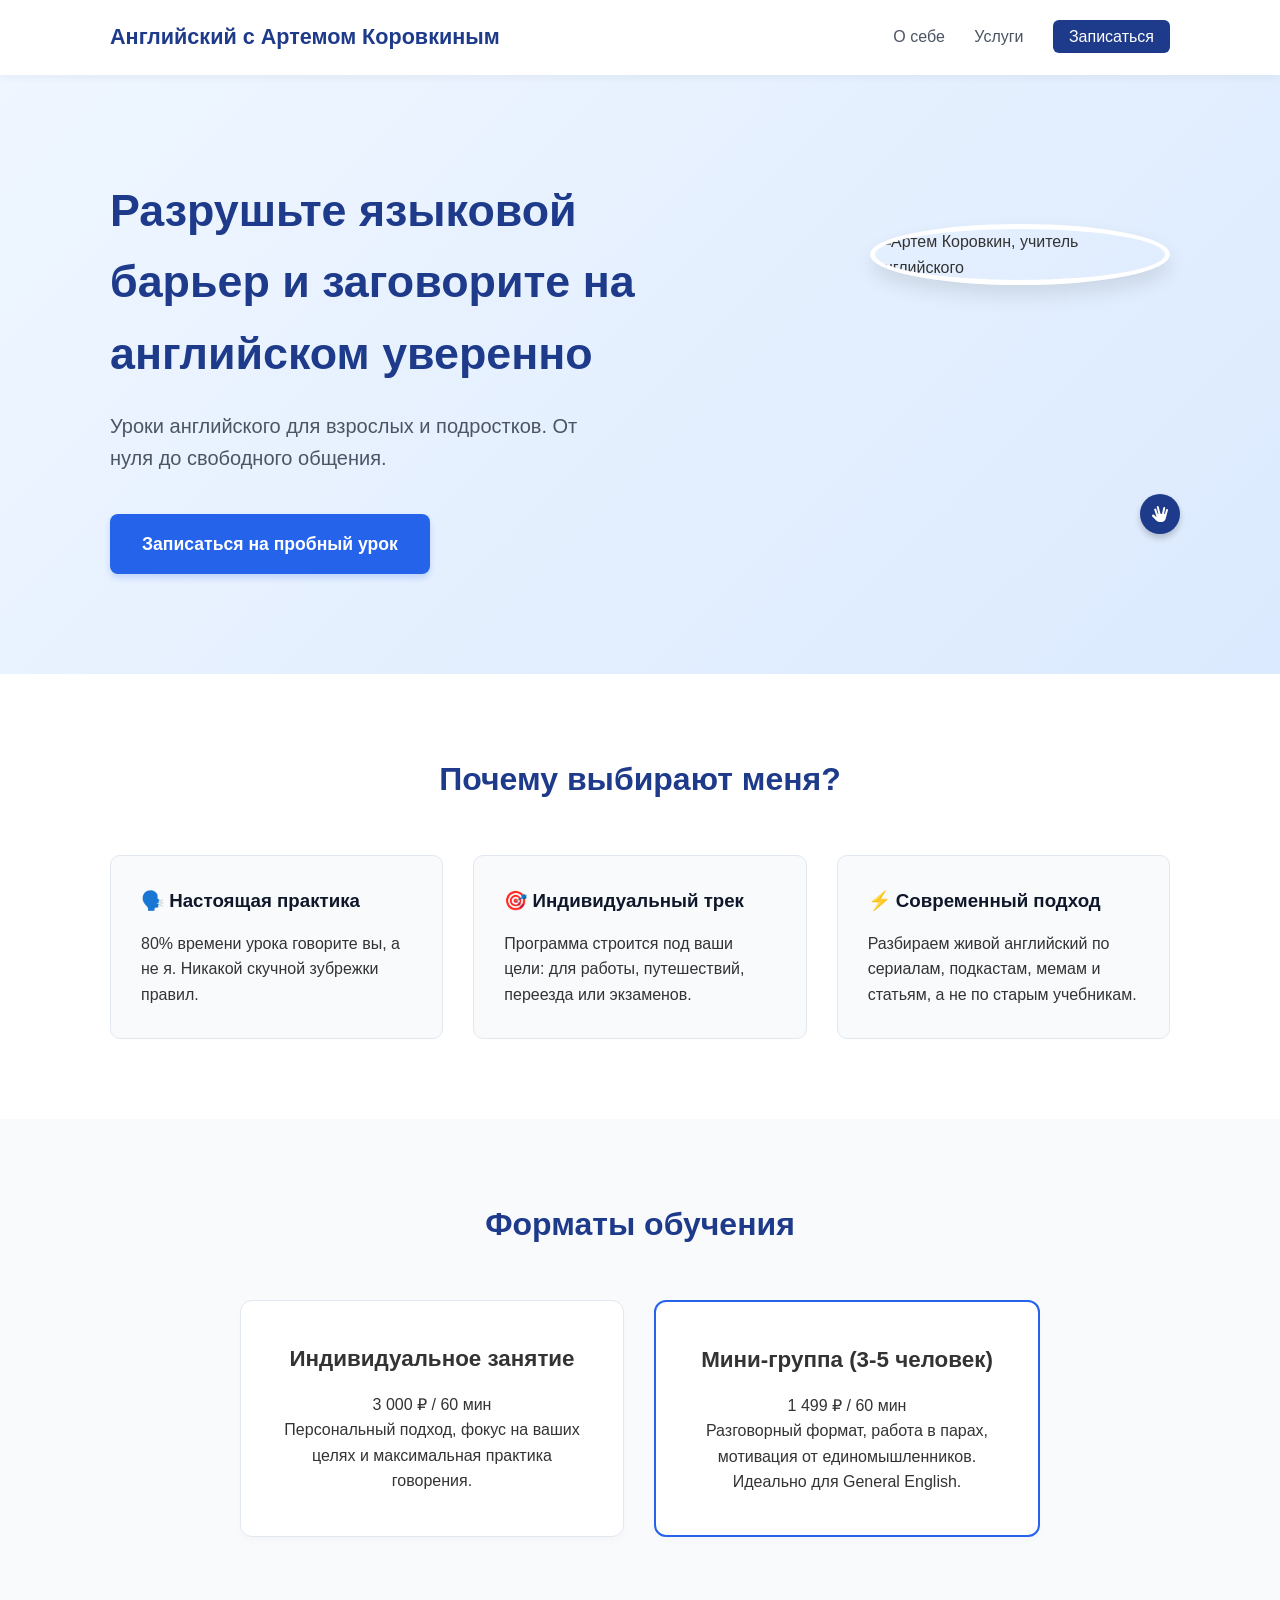
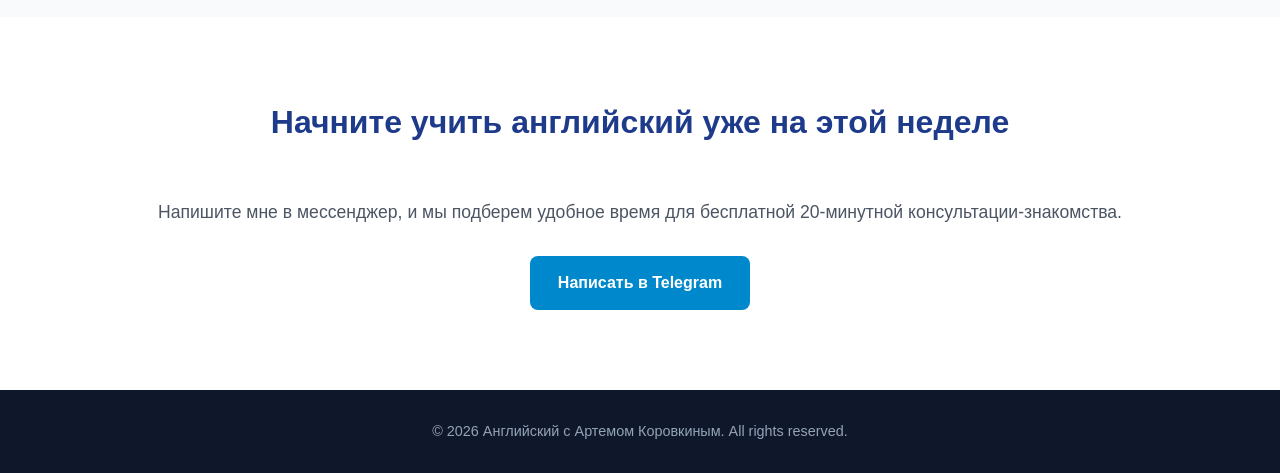
==== index.html @ 8e0c6d32 "Update index.html" ====
<!DOCTYPE html>
<html lang="ru">
<head>
    <meta charset="UTF-8">
    <meta name="viewport" content="width=device-width, initial-scale=1.0">
    <title>English Tutor | Учитель английского языка</title>
    <link rel="stylesheet" href="style.css">
    <link rel="stylesheet" href="https://cdnjs.cloudflare.com/ajax/libs/font-awesome/6.0.0/css/all.min.css">
</head>
<body>

    <header>
        <div class="container">
            <div class="logo">Английский с Артемом Коровкиным</div>
            <nav>
                <a href="#about">О себе</a>
                <a href="#services">Услуги</a>
                <a href="#contact" class="btn-nav">Записаться</a>
            </nav>
        </div>
    </header>

    <section class="hero">
        <div class="container hero-content">
            <div class="hero-text">
                <h1>Разрушьте языковой барьер и заговорите на английском уверенно</h1>
                <p>Уроки английского для взрослых и подростков. От нуля до свободного общения.</p>
                <a href="#contact" class="btn-main">Записаться на пробный урок</a>
            </div>
            
            <div class="hero-character-container">
                <img src="images/folded.png" alt="Артем Коровкин, учитель английского" class="folded-character">
                <img src="images/peace.png" alt="Учитель приветствует вас!" class="peace-character">
                
                <div class="animation-icon">
                    <i class="fas fa-hand-spock"></i> </div>
            </div>
        </div>
    </section>

    <section id="about" class="about">
        <div class="container">
            <h2>Почему выбирают меня?</h2>
            <div class="features">
                <div class="feature-card">
                    <h3>🗣️ Настоящая практика</h3>
                    <p>80% времени урока говорите вы, а не я. Никакой скучной зубрежки правил.</p>
                </div>
                <div class="feature-card">
                    <h3>🎯 Индивидуальный трек</h3>
                    <p>Программа строится под ваши цели: для работы, путешествий, переезда или экзаменов.</p>
                </div>
                <div class="feature-card">
                    <h3>⚡️ Современный подход</h3>
                    <p>Разбираем живой английский по сериалам, подкастам, мемам и статьям, а не по старым учебникам.</p>
                </div>
            </div>
        </div>
    </section>

    <section id="services" class="services">
        <div class="container">
            <h2>Форматы обучения</h2>
            <div class="price-cards">
                <div class="price-card">
                    <h3>Индивидуальное занятие</h3>
                    <p class="price">3 000 ₽ / 60 мин</p>
                    <p>Персональный подход, фокус на ваших целях и максимальная практика говорения.</p>
                </div>
                <div class="price-card featured">
                    <h3>Мини-группа (3-5 человек)</h3>
                    <p class="price">1 499 ₽ / 60 мин</p>
                    <p>Разговорный формат, работа в парах, мотивация от единомышленников. Идеально для General English.</p>
                </div>
            </div>
        </div>
    </section>

    <section id="contact" class="contact">
        <div class="container">
            <h2>Начните учить английский уже на этой неделе</h2>
            <p>Напишите мне в мессенджер, и мы подберем удобное время для бесплатной 20-минутной консультации-знакомства.</p>
            <div class="contact-links">
                <a href="https://t.me/your_telegram_username" target="_blank" class="btn-tg">Написать в Telegram</a>
            </div>
        </div>
    </section>

    <footer>
        <div class="container">
            <p>&copy; 2026 Английский с Артемом Коровкиным. All rights reserved.</p>
        </div>
    </footer>

</body>
</html>
---- style.css ----
/* Общие стили и сброс настроек браузера */
* {
    margin: 0;
    padding: 0;
    box-sizing: border-box;
    font-family: 'Segoe UI', Tahoma, Geneva, Verdana, sans-serif;
    scroll-behavior: smooth;
}

body {
    color: #333;
    line-height: 1.6;
    background-color: #fcfcfc;
}

.container {
    max-width: 1100px;
    margin: 0 auto;
    padding: 0 20px;
}

/* Шапка сайта */
header {
    background-color: #ffffff;
    box-shadow: 0 2px 10px rgba(0,0,0,0.05);
    position: sticky;
    top: 0;
    z-index: 100;
}

header .container {
    display: flex;
    justify-content: space-between;
    align-items: center;
    padding: 20px;
}

.logo {
    font-size: 1.35rem;
    font-weight: 700;
    color: #1e3a8a; /* Deep blue */
}

nav a {
    text-decoration: none;
    color: #4b5563;
    margin-left: 25px;
    font-weight: 500;
    transition: color 0.3s;
}

nav a:hover {
    color: #1e3a8a;
}

nav .btn-nav {
    background-color: #1e3a8a;
    color: white;
    padding: 8px 16px;
    border-radius: 6px;
}

nav .btn-nav:hover {
    background-color: #1d4ed8;
    color: white;
}

/* Главный экран */
.hero {
    background: linear-gradient(135deg, #eff6ff 0%, #dbeafe 100%);
    padding: 100px 0;
}

/* ИЗМЕНЕНО: Контейнер для текста и персонажа (теперь flex) */
.hero-content {
    display: flex;
    justify-content: space-between;
    align-items: center;
    gap: 40px;
}

.hero-text {
    flex: 1;
    text-align: left; /* Текст слева */
}

.hero-content h1 {
    font-size: 2.8rem;
    color: #1e3a8a;
    margin-bottom: 20px;
    max-width: 600px; /* Уменьшили макс. ширину */
}

.hero-content p {
    font-size: 1.25rem;
    color: #4b5563;
    margin-bottom: 40px;
    max-width: 500px;
}

.btn-main {
    display: inline-block;
    background-color: #2563eb;
    color: white;
    text-decoration: none;
    padding: 16px 32px;
    font-size: 1.1rem;
    font-weight: 600;
    border-radius: 8px;
    transition: background 0.3s;
    box-shadow: 0 4px 6px rgba(37, 99, 235, 0.2);
}

.btn-main:hover {
    background-color: #1d4ed8;
}

/* === ИЗМЕНЕНО: Стили для анимированного персонажа === */
.hero-character-container {
    flex: 0 0 300px; /* Фиксированная ширина персонажа */
    position: relative; /* Чтобы иконка позиционировалась поверх */
    cursor: pointer;
}

/* Общие стили для обеих картинок */
.hero-character-container img {
    width: 100%;
    height: auto;
    border-radius: 50%; /* Сделали картинку круглой */
    border: 5px solid white;
    box-shadow: 0 10px 20px rgba(0,0,0,0.1);
    transition: opacity 0.3s ease-in-out; /* Плавное переключение */
    position: absolute; /* Одна поверх другой */
    top: 0;
    left: 0;
}

/* Скрываем картинку со знаком пис по умолчанию */
.peace-character {
    opacity: 0;
}

/* Высота контейнера (чтобы он не схлопывался, т.к. картинки absolute) */
.hero-character-container {
    height: 300px;
}

/* Стили для иконки-триггера */
.animation-icon {
    position: absolute;
    bottom: -10px; /* Снизу картинки */
    right: -10px;
    background-color: #1e3a8a;
    color: white;
    width: 40px;
    height: 40px;
    border-radius: 50%;
    display: flex;
    justify-content: center;
    align-items: center;
    box-shadow: 0 4px 6px rgba(0,0,0,0.2);
    z-index: 10;
    transition: transform 0.3s ease;
}

/* === ИЗМЕНЕНО: Магия анимации (Ховер) === */

/* Наводим на иконку (или на весь контейнер) */
.hero-character-container:hover .peace-character {
    opacity: 1; /* Показываем 'пис' */
}

.hero-character-container:hover .folded-character {
    opacity: 0; /* Скрываем 'сложенные руки' */
}

/* При наведении иконка чуть увеличивается */
.hero-character-container:hover .animation-icon {
    transform: scale(1.1);
}

/* Секция "О себе" / Преимущества */
.about {
    padding: 80px 0;
    background-color: white;
}

h2 {
    font-size: 2rem;
    text-align: center;
    color: #1e3a8a;
    margin-bottom: 50px;
}

.features {
    display: flex;
    justify-content: space-between;
    gap: 30px;
}

.feature-card {
    flex: 1;
    padding: 30px;
    background-color: #f8fafc;
    border-radius: 10px;
    border: 1px solid #e2e8f0;
}

.feature-card h3 {
    margin-bottom: 15px;
    color: #0f172a;
}

/* Тарифы */
.services {
    padding: 80px 0;
    background-color: #f8fafc;
}

.price-cards {
    display: flex;
    justify-content: center;
    gap: 30px;
    max-width: 800px;
    margin: 0 auto;
}

.price-card {
    flex: 1;
    background: white;
    padding: 40px;
    border-radius: 12px;
    border: 1px solid #e2e8f0;
    text-align: center;
    box-shadow: 0 4px 6px rgba(0,0,0,0.02);
}

.price-card.featured {
    border: 2px solid #2563eb;
    position: relative;
}

.price-card h3 {
    font-size: 1.4rem;
    margin-bottom: 15px;
}

.price .price {
    font-size: 1.8rem;
    font-weight: bold;
    color: #2563eb;
    margin-bottom: 20px;
}

/* Контакты */
.contact {
    padding: 80px 0;
    background-color: white;
    text-align: center;
}

.contact p {
    margin-bottom: 30px;
    color: #4b5563;
    font-size: 1.1rem;
}

.btn-tg {
    display: inline-block;
    background-color: #0088cc;
    color: white;
    text-decoration: none;
    padding: 14px 28px;
    border-radius: 8px;
    font-weight: 600;
}

.btn-tg:hover {
    background-color: #0077b3;
}

/* Подвал */
footer {
    background-color: #0f172a;
    color: #94a3b8;
    padding: 30px 0;
    text-align: center;
    font-size: 0.9rem;
}
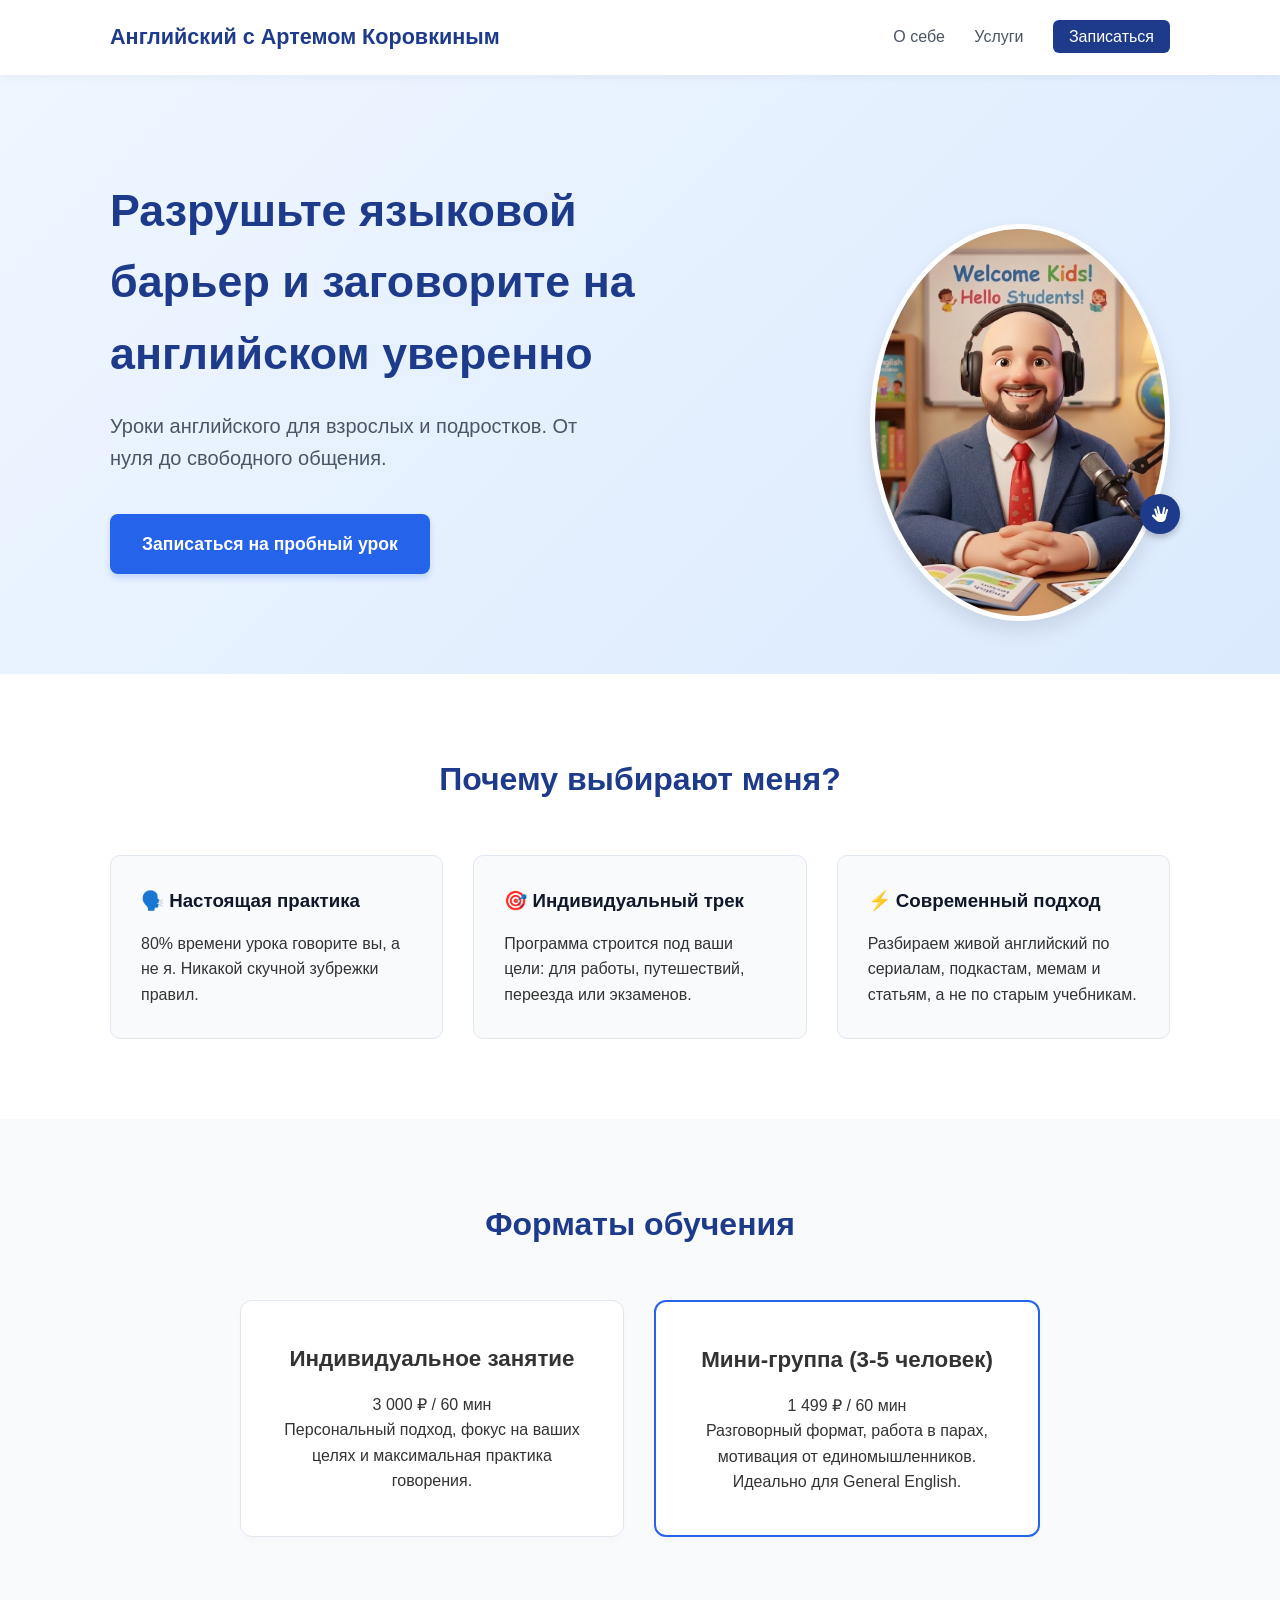
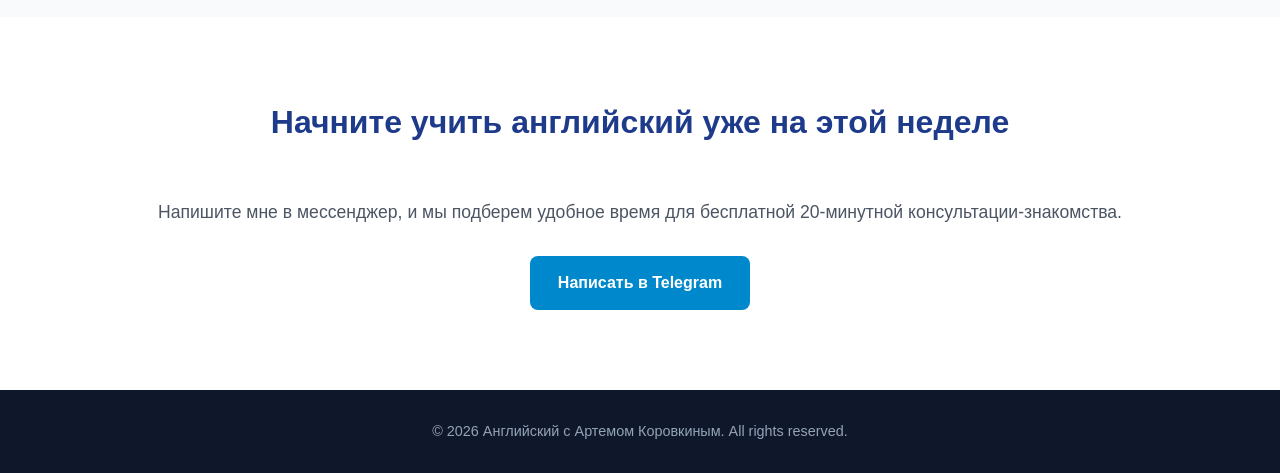
==== commit f9046755: "Update index.html" ====
--- a/index.html
+++ b/index.html
@@ -29,8 +29,8 @@
             </div>
             
             <div class="hero-character-container">
-                <img src="images/folded.png" alt="Артем Коровкин, учитель английского" class="folded-character">
-                <img src="images/peace.png" alt="Учитель приветствует вас!" class="peace-character">
+                <img src="folded.png" alt="Артем Коровкин, teacher" class="folded-character">
+                <img src="peace.png" alt="Welcome!" class="peace-character">
                 
                 <div class="animation-icon">
                     <i class="fas fa-hand-spock"></i> </div>
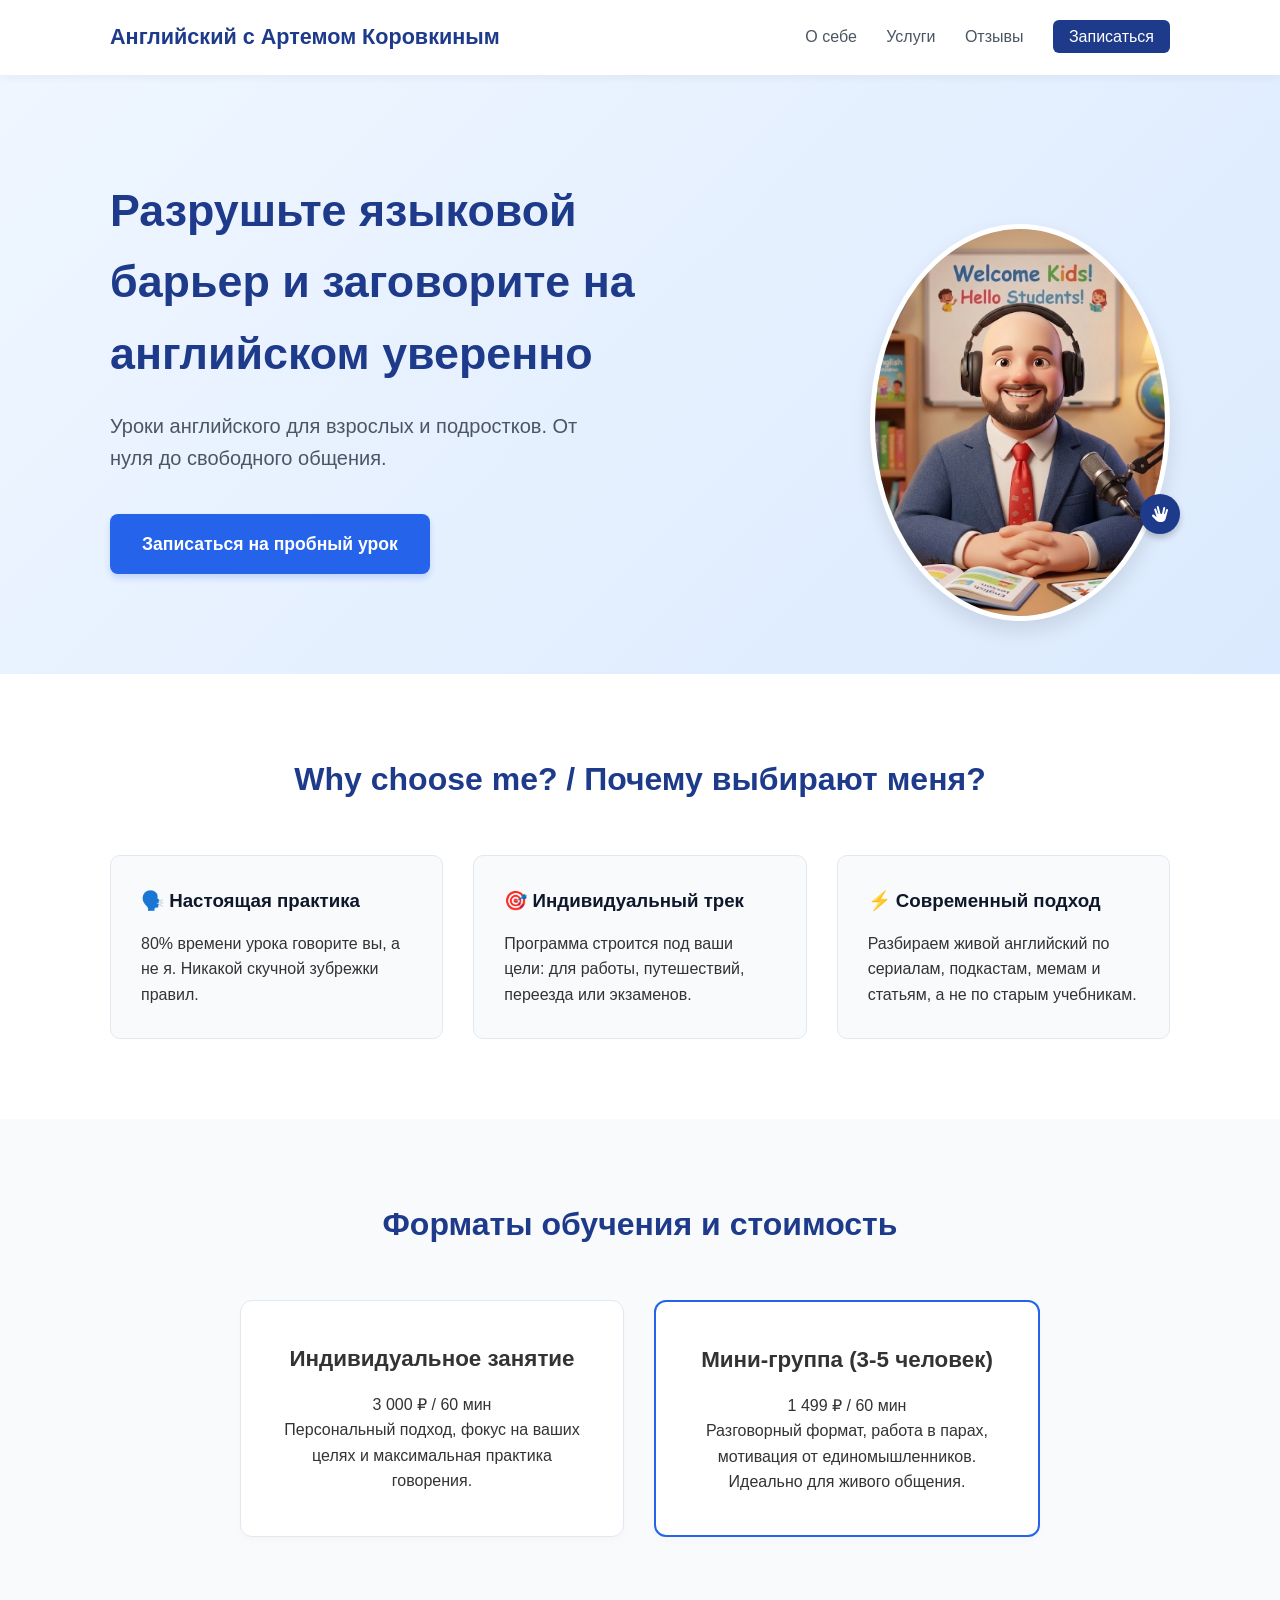
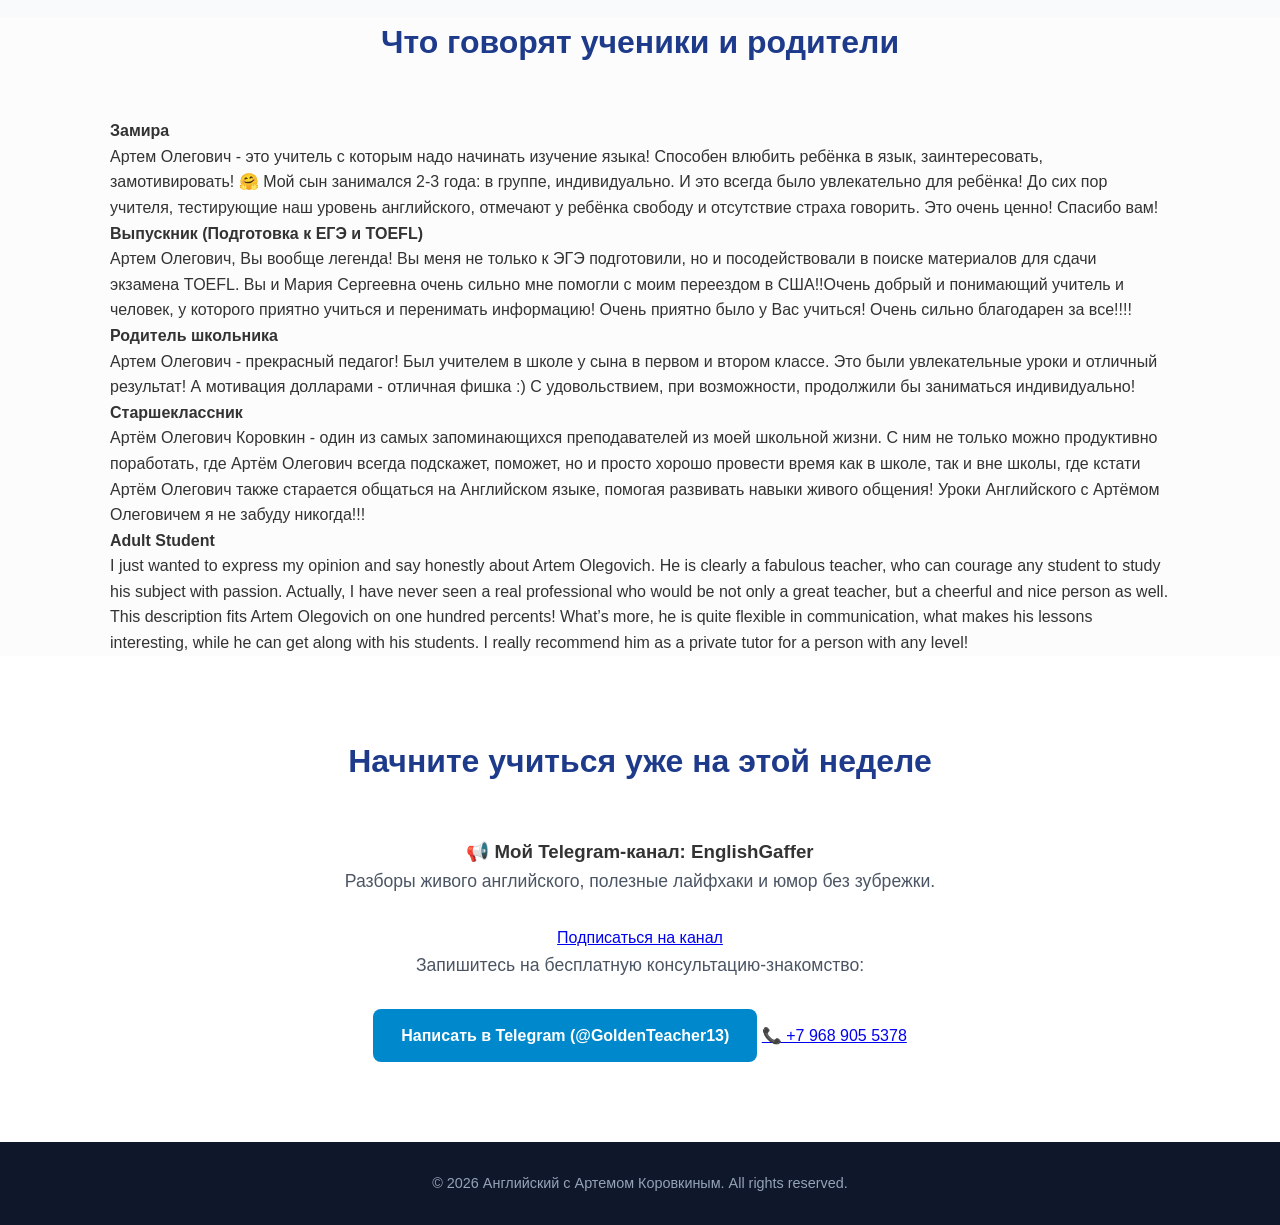
==== commit 92747797: "Update index.html" ====
--- a/index.html
+++ b/index.html
@@ -3,7 +3,7 @@
 <head>
     <meta charset="UTF-8">
     <meta name="viewport" content="width=device-width, initial-scale=1.0">
-    <title>English Tutor | Учитель английского языка</title>
+    <title>English Tutor | Артем Коровкин</title>
     <link rel="stylesheet" href="style.css">
     <link rel="stylesheet" href="https://cdnjs.cloudflare.com/ajax/libs/font-awesome/6.0.0/css/all.min.css">
 </head>
@@ -15,7 +15,8 @@
             <nav>
                 <a href="#about">О себе</a>
                 <a href="#services">Услуги</a>
-                <a href="#contact" class="btn-nav">Записаться</a>
+                <a href="#reviews">Отзывы</a>
+                <a href="https://t.me/GoldenTeacher13" target="_blank" class="btn-nav">Записаться</a>
             </nav>
         </div>
     </header>
@@ -25,22 +26,22 @@
             <div class="hero-text">
                 <h1>Разрушьте языковой барьер и заговорите на английском уверенно</h1>
                 <p>Уроки английского для взрослых и подростков. От нуля до свободного общения.</p>
-                <a href="#contact" class="btn-main">Записаться на пробный урок</a>
+                <a href="https://t.me/GoldenTeacher13" target="_blank" class="btn-main">Записаться на пробный урок</a>
             </div>
             
             <div class="hero-character-container">
-                <img src="folded.png" alt="Артем Коровкин, teacher" class="folded-character">
-                <img src="peace.png" alt="Welcome!" class="peace-character">
-                
+                <img src="folded.png" alt="Артем Коровкин, учитель английского" class="folded-character">
+                <img src="peace.png" alt="Учитель приветствует вас!" class="peace-character">
                 <div class="animation-icon">
-                    <i class="fas fa-hand-spock"></i> </div>
+                    <i class="fas fa-hand-spock"></i>
+                </div>
             </div>
         </div>
     </section>
 
     <section id="about" class="about">
         <div class="container">
-            <h2>Почему выбирают меня?</h2>
+            <h2>Why choose me? / Почему выбирают меня?</h2>
             <div class="features">
                 <div class="feature-card">
                     <h3>🗣️ Настоящая практика</h3>
@@ -60,28 +61,72 @@
 
     <section id="services" class="services">
         <div class="container">
-            <h2>Форматы обучения</h2>
+            <h2>Форматы обучения и стоимость</h2>
             <div class="price-cards">
                 <div class="price-card">
                     <h3>Индивидуальное занятие</h3>
-                    <p class="price">3 000 ₽ / 60 мин</p>
+                    <p class="price">3 000 ₽ <span class="time">/ 60 мин</span></p>
                     <p>Персональный подход, фокус на ваших целях и максимальная практика говорения.</p>
                 </div>
                 <div class="price-card featured">
                     <h3>Мини-группа (3-5 человек)</h3>
-                    <p class="price">1 499 ₽ / 60 мин</p>
-                    <p>Разговорный формат, работа в парах, мотивация от единомышленников. Идеально для General English.</p>
+                    <p class="price">1 499 ₽ <span class="time">/ 60 мин</span></p>
+                    <p>Разговорный формат, работа в парах, мотивация от единомышленников. Идеально для живого общения.</p>
                 </div>
+            </div>
+        </div>
+    </section>
+
+    <section id="reviews" class="reviews">
+        <div class="container">
+            <h2>Что говорят ученики и родители</h2>
+            <div class="reviews-list">
+                
+                <div class="review-item">
+                    <div class="review-meta"><strong>Замира</strong></div>
+                    <p>Артем Олегович - это учитель с которым надо начинать изучение языка! Способен влюбить ребёнка в язык, заинтересовать, замотивировать! 🤗 Мой сын занимался 2-3 года: в группе, индивидуально. И это всегда было увлекательно для ребёнка! До сих пор учителя, тестирующие наш уровень английского, отмечают у ребёнка свободу и отсутствие страха говорить. Это очень ценно! Спасибо вам!</p>
+                </div>
+
+                <div class="review-item">
+                    <div class="review-meta"><strong>Выпускник (Подготовка к ЕГЭ и TOEFL)</strong></div>
+                    <p>Артем Олегович, Вы вообще легенда! Вы меня не только к ЭГЭ подготовили, но и посодействовали в поиске материалов для сдачи экзамена TOEFL. Вы и Мария Сергеевна очень сильно мне помогли с моим переездом в США!!Очень добрый и понимающий учитель и человек, у которого приятно учиться и перенимать информацию! Очень приятно было у Вас учиться! Очень сильно благодарен за все!!!!</p>
+                </div>
+
+                <div class="review-item">
+                    <div class="review-meta"><strong>Родитель школьника</strong></div>
+                    <p>Артем Олегович - прекрасный педагог! Был учителем в школе у сына в первом и втором классе. Это были увлекательные уроки и отличный результат! А мотивация долларами - отличная фишка :) С удовольствием, при возможности, продолжили бы заниматься индивидуально!</p>
+                </div>
+
+                <div class="review-item">
+                    <div class="review-meta"><strong>Старшеклассник</strong></div>
+                    <p>Артём Олегович Коровкин - один из самых запоминающихся преподавателей из моей школьной жизни. С ним не только можно продуктивно поработать, где Артём Олегович всегда подскажет, поможет, но и просто хорошо провести время как в школе, так и вне школы, где кстати Артём Олегович также старается общаться на Английском языке, помогая развивать навыки живого общения! Уроки Английского с Артёмом Олеговичем я не забуду никогда!!!</p>
+                </div>
+
+                <div class="review-item lang-en">
+                    <div class="review-meta"><strong>Adult Student</strong></div>
+                    <p>I just wanted to express my opinion and say honestly about Artem Olegovich. He is clearly a fabulous teacher, who can courage any student to study his subject with passion. Actually, I have never seen a real professional who would be not only a great teacher, but a cheerful and nice person as well. This description fits Artem Olegovich on one hundred percents! What’s more, he is quite flexible in communication, what makes his lessons interesting, while he can get along with his students. I really recommend him as a private tutor for a person with any level!</p>
+                </div>
+
             </div>
         </div>
     </section>
 
     <section id="contact" class="contact">
         <div class="container">
-            <h2>Начните учить английский уже на этой неделе</h2>
-            <p>Напишите мне в мессенджер, и мы подберем удобное время для бесплатной 20-минутной консультации-знакомства.</p>
-            <div class="contact-links">
-                <a href="https://t.me/your_telegram_username" target="_blank" class="btn-tg">Написать в Telegram</a>
+            <h2>Начните учиться уже на этой неделе</h2>
+            
+            <div class="tg-channel-block">
+                <h3>📢 Мой Telegram-канал: EnglishGaffer</h3>
+                <p>Разборы живого английского, полезные лайфхаки и юмор без зубрежки.</p>
+                <a href="https://t.me/EnglishGaffer" target="_blank" class="btn-channel">Подписаться на канал</a>
+            </div>
+
+            <p class="contact-text">Запишитесь на бесплатную консультацию-знакомство:</p>
+            
+            <div class="contact-buttons">
+                <a href="https://t.me/GoldenTeacher13" target="_blank" class="btn-tg">Написать в Telegram (@GoldenTeacher13)</a>
+                
+                <a href="tel:+79689055378" class="btn-phone">📞 +7 968 905 5378</a>
             </div>
         </div>
     </section>
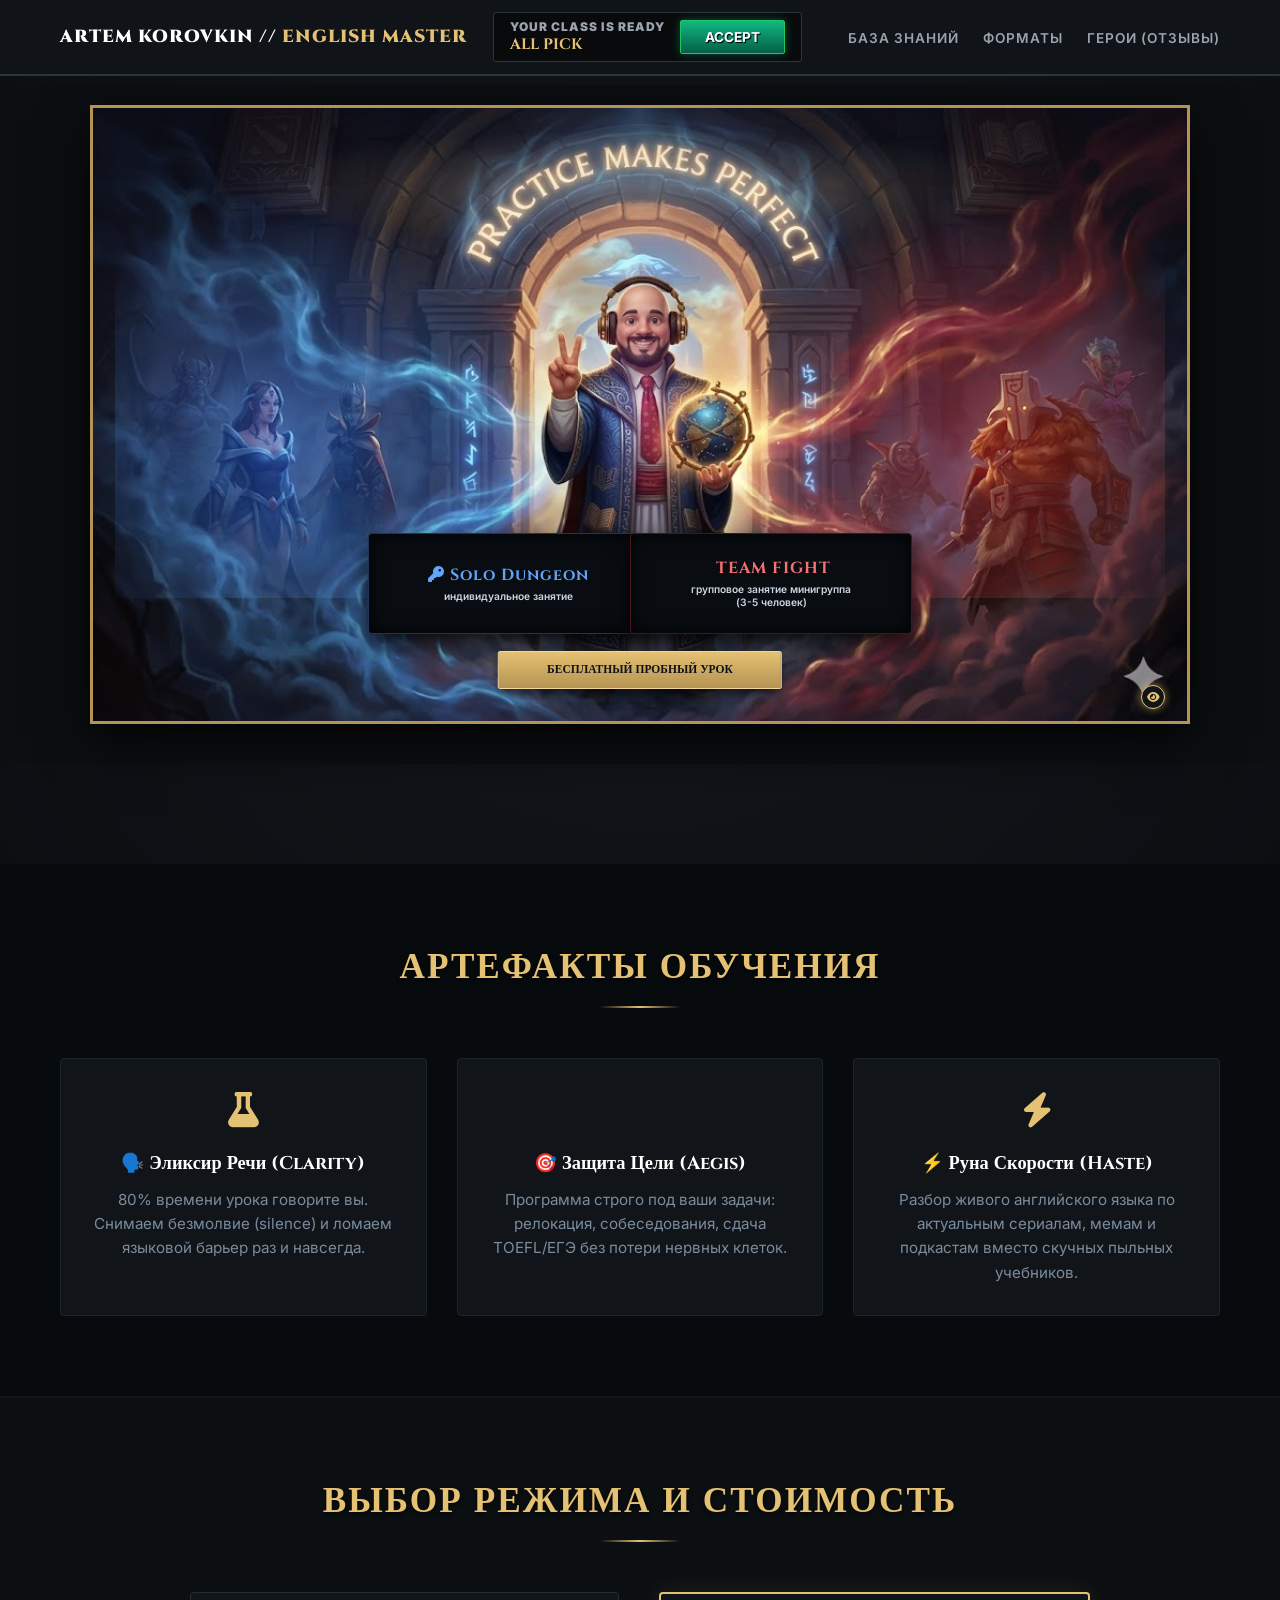
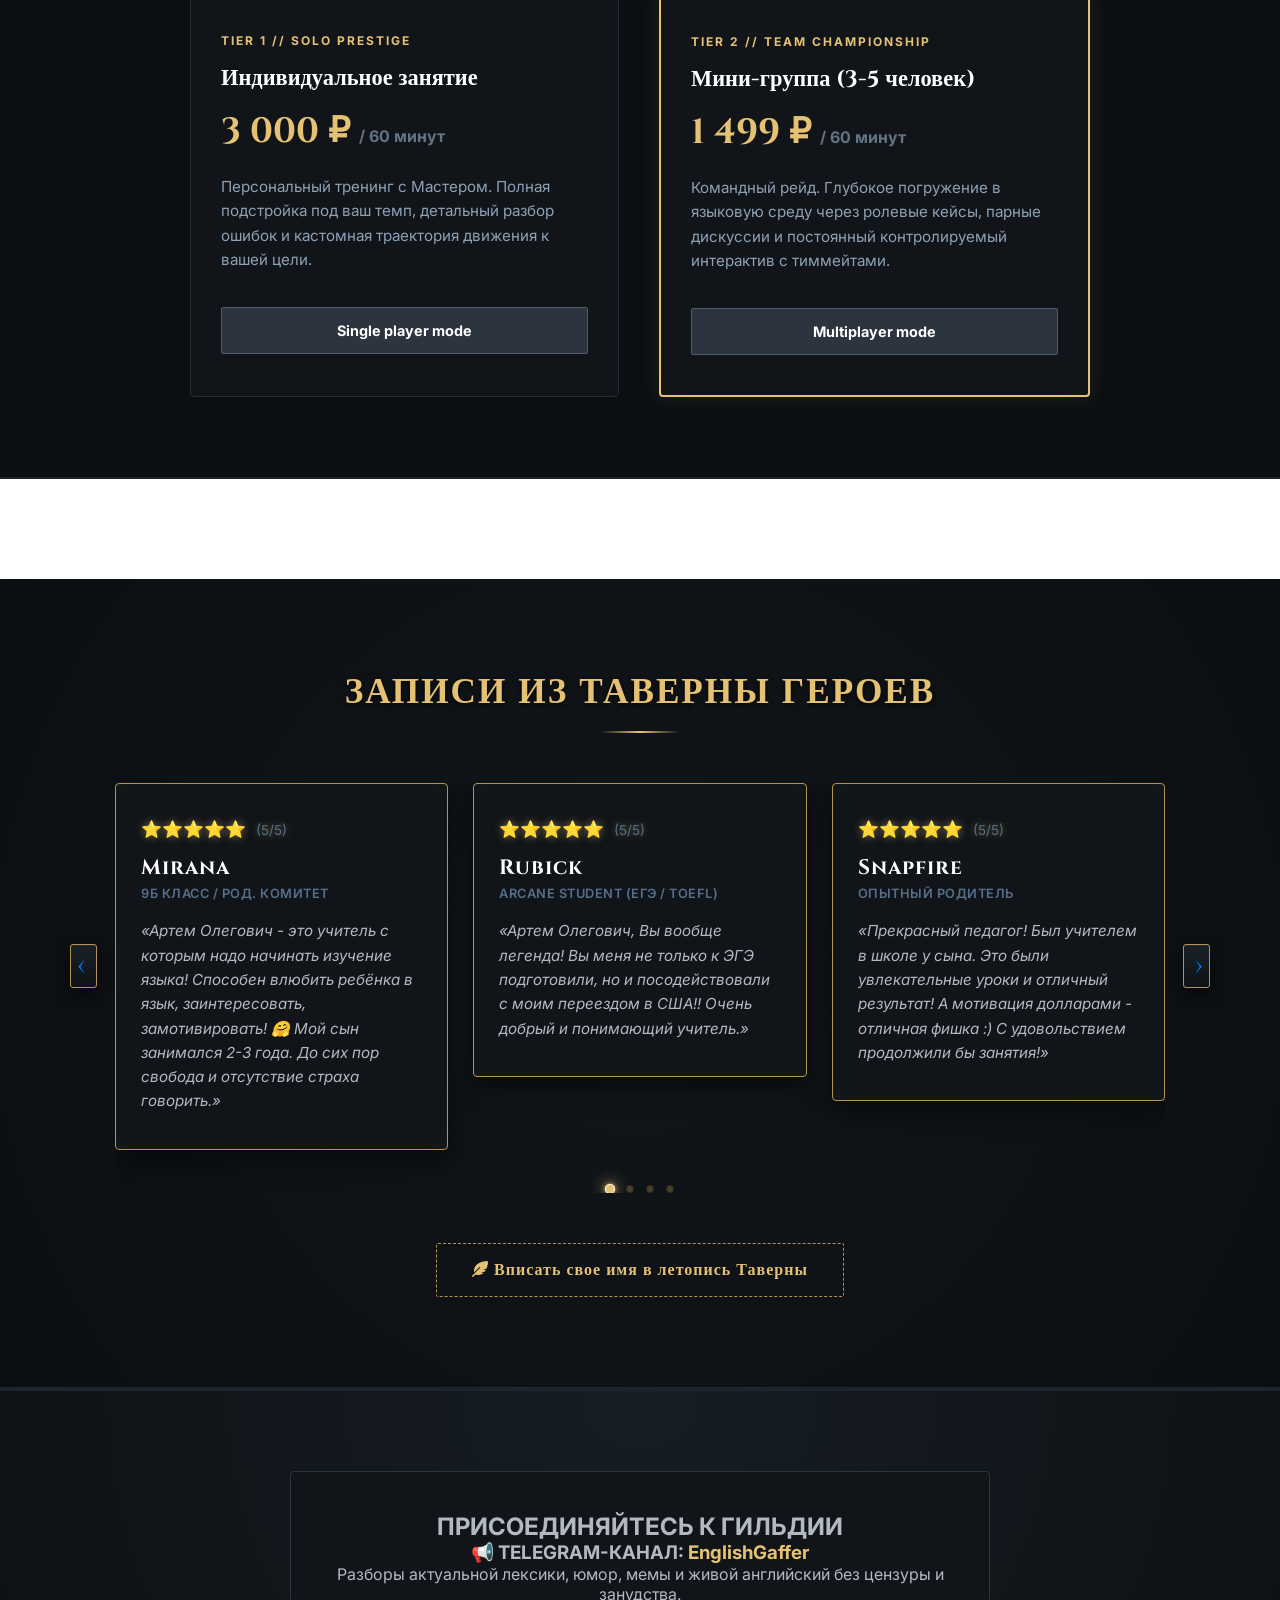
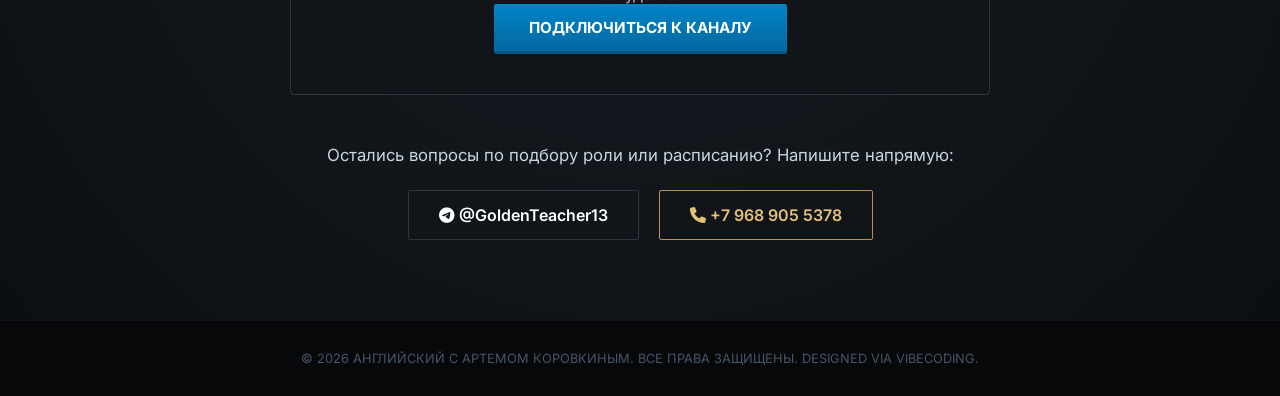
==== commit f1d27417: "Rename index.htm to index.html" ====
--- a/index.html
+++ b/index.html
@@ -3,139 +3,268 @@
 <head>
     <meta charset="UTF-8">
     <meta name="viewport" content="width=device-width, initial-scale=1.0">
-    <title>English Tutor | Артем Коровкин</title>
-    <link rel="stylesheet" href="style.css">
+    <title>The Sanctum of English | Артем Коровкин</title>
+    <link href="https://fonts.googleapis.com/css2?family=Cinzel:wght@500;700;900&family=Inter:wght@400;600;700&display=swap" rel="stylesheet">
+    <link rel="stylesheet" href="style.css?v=2.0">
     <link rel="stylesheet" href="https://cdnjs.cloudflare.com/ajax/libs/font-awesome/6.0.0/css/all.min.css">
+    <link rel="stylesheet" href="https://cdn.jsdelivr.net/npm/swiper@11/swiper-bundle.min.css" />
 </head>
 <body>
 
     <header>
-        <div class="container">
-            <div class="logo">Английский с Артемом Коровкиным</div>
-            <nav>
-                <a href="#about">О себе</a>
-                <a href="#services">Услуги</a>
-                <a href="#reviews">Отзывы</a>
-                <a href="https://t.me/GoldenTeacher13" target="_blank" class="btn-nav">Записаться</a>
+        <div class="container header-flex">
+            <div class="logo-dota">ARTEM KOROVKIN // <span>ENGLISH MASTER</span></div>
+            
+            <div class="match-ready-container">
+                <div class="match-ready-text">
+                    <span class="text-ready-status">YOUR CLASS IS READY</span>
+                    <span class="text-ready-mode gold-accent">ALL PICK</span>
+                </div>
+                <a href="https://telegram.me/GoldenTeacher13" target="_blank" class="btn-match-accept">ACCEPT</a>
+            </div>
+
+            <nav class="header-nav">
+                <a href="#about">БАЗА ЗНАНИЙ</a>
+                <a href="#services">ФОРМАТЫ</a>
+                <a href="#reviews">ГЕРОИ (ОТЗЫВЫ)</a>
             </nav>
         </div>
     </header>
 
-    <section class="hero">
-        <div class="container hero-content">
-            <div class="hero-text">
-                <h1>Разрушьте языковой барьер и заговорите на английском уверенно</h1>
-                <p>Уроки английского для взрослых и подростков. От нуля до свободного общения.</p>
-                <a href="https://t.me/GoldenTeacher13" target="_blank" class="btn-main">Записаться на пробный урок</a>
-            </div>
-            
-            <div class="hero-character-container">
-                <img src="folded.png" alt="Артем Коровкин, учитель английского" class="folded-character">
-                <img src="peace.png" alt="Учитель приветствует вас!" class="peace-character">
-                <div class="animation-icon">
-                    <i class="fas fa-hand-spock"></i>
-                </div>
-            </div>
-        </div>
-    </section>
-
-    <section id="about" class="about">
-        <div class="container">
-            <h2>Why choose me? / Почему выбирают меня?</h2>
-            <div class="features">
-                <div class="feature-card">
-                    <h3>🗣️ Настоящая практика</h3>
-                    <p>80% времени урока говорите вы, а не я. Никакой скучной зубрежки правил.</p>
-                </div>
-                <div class="feature-card">
-                    <h3>🎯 Индивидуальный трек</h3>
-                    <p>Программа строится под ваши цели: для работы, путешествий, переезда или экзаменов.</p>
-                </div>
-                <div class="feature-card">
-                    <h3>⚡️ Современный подход</h3>
-                    <p>Разбираем живой английский по сериалам, подкастам, мемам и статьям, а не по старым учебникам.</p>
-                </div>
-            </div>
-        </div>
-    </section>
-
-    <section id="services" class="services">
-        <div class="container">
-            <h2>Форматы обучения и стоимость</h2>
-            <div class="price-cards">
-                <div class="price-card">
+    <section class="hero-dota">
+        <div class="container">
+            
+            <div class="dota-shrine-canvas">
+                <img src="dota_hero.jpg" alt="The Sanctum of English" class="canvas-base-img">
+                
+                <div class="central-energy-rift"></div>
+                
+                <div class="ambient-smoke smoke-layer-1"></div>
+                <div class="ambient-smoke smoke-layer-2"></div>
+                <div class="arch-glow-pulse"></div>
+
+                <a href="#solo-track" class="interactive-overlay-btn solo-dungeon-trigger">
+                    <div class="overlay-main-title"><i class="fas fa-key"></i> Solo Dungeon</div>
+                    <div class="overlay-sub-title">индивидуальное занятие</div>
+                </a>
+
+                <a href="#group-raid" class="interactive-overlay-btn team-fight-trigger">
+                    <div class="overlay-main-title"><i class="fas fa-shield-halved"></i> TEAM FIGHT</div>
+                    <div class="overlay-sub-title">групповое занятие минигруппа<br>(3-5 человек)</div>
+                </a>
+
+                <a href="https://telegram.me/GoldenTeacher13" target="_blank" class="interactive-trial-overlay-btn">
+                    БЕСПЛАТНЫЙ ПРОБНЫЙ УРОК
+                </a>
+
+                <div class="dota-ward-easteregg" title="Observer Ward дает обзор на English Master!">
+                    <i class="fas fa-eye"></i>
+                </div>
+            </div> 
+        </div> 
+    </section>
+
+    <div class="dota-divider"></div>
+
+    <section id="about" class="about-dota">
+        <div class="container">
+            <h2 class="section-title">АРТЕФАКТЫ ОБУЧЕНИЯ</h2>
+            <div class="features-dota">
+                
+                <div class="artifact-card">
+                    <div class="artifact-img"><i class="fas fa-flask"></i></div>
+                    <h3>🗣️ Эликсир Речи (Clarity)</h3>
+                    <p>80% времени урока говорите вы. Снимаем безмолвие (silence) и ломаем языковой барьер раз и навсегда.</p>
+                </div>
+                
+                <div class="artifact-card">
+                    <div class="artifact-img"><i class="fas fa-shield-cat"></i></div>
+                    <h3>🎯 Защита Цели (Aegis)</h3>
+                    <p>Программа строго под ваши задачи: релокация, собеседования, сдача TOEFL/ЕГЭ без потери нервных клеток.</p>
+                </div>
+                
+                <div class="artifact-card">
+                    <div class="artifact-img"><i class="fas fa-bolt"></i></div>
+                    <h3>⚡ Руна Скорости (Haste)</h3>
+                    <p>Разбор живого английского языка по актуальным сериалам, мемам и подкастам вместо скучных пыльных учебников.</p>
+                </div>
+                
+            </div>
+        </div>
+    </section>
+
+    <section id="services" class="shop-dota">
+        <div class="container">
+            <h2 class="section-title">ВЫБОР РЕЖИМА И СТОИМОСТЬ</h2>
+            
+            <div class="shop-grid">
+                <div id="solo-track" class="shop-item">
+                    <div class="item-tier">TIER 1 // SOLO PRESTIGE</div>
                     <h3>Индивидуальное занятие</h3>
-                    <p class="price">3 000 ₽ <span class="time">/ 60 мин</span></p>
-                    <p>Персональный подход, фокус на ваших целях и максимальная практика говорения.</p>
-                </div>
-                <div class="price-card featured">
+                    <div class="gold-price">3 000 ₽ <span class="price-time">/ 60 минут</span></div>
+                    <p class="item-desc">Персональный тренинг с Мастером. Полная подстройка под ваш темп, детальный разбор ошибок и кастомная траектория движения к вашей цели.</p>
+                    <a href="https://telegram.me/GoldenTeacher13" target="_blank" class="btn-buy">Single player mode</a>
+                </div>
+
+                <div id="group-raid" class="shop-item featured-item">
+                    <div class="item-tier">TIER 2 // TEAM CHAMPIONSHIP</div>
                     <h3>Мини-группа (3-5 человек)</h3>
-                    <p class="price">1 499 ₽ <span class="time">/ 60 мин</span></p>
-                    <p>Разговорный формат, работа в парах, мотивация от единомышленников. Идеально для живого общения.</p>
-                </div>
-            </div>
-        </div>
-    </section>
-
-    <section id="reviews" class="reviews">
-        <div class="container">
-            <h2>Что говорят ученики и родители</h2>
-            <div class="reviews-list">
-                
-                <div class="review-item">
-                    <div class="review-meta"><strong>Замира</strong></div>
-                    <p>Артем Олегович - это учитель с которым надо начинать изучение языка! Способен влюбить ребёнка в язык, заинтересовать, замотивировать! 🤗 Мой сын занимался 2-3 года: в группе, индивидуально. И это всегда было увлекательно для ребёнка! До сих пор учителя, тестирующие наш уровень английского, отмечают у ребёнка свободу и отсутствие страха говорить. Это очень ценно! Спасибо вам!</p>
-                </div>
-
-                <div class="review-item">
-                    <div class="review-meta"><strong>Выпускник (Подготовка к ЕГЭ и TOEFL)</strong></div>
-                    <p>Артем Олегович, Вы вообще легенда! Вы меня не только к ЭГЭ подготовили, но и посодействовали в поиске материалов для сдачи экзамена TOEFL. Вы и Мария Сергеевна очень сильно мне помогли с моим переездом в США!!Очень добрый и понимающий учитель и человек, у которого приятно учиться и перенимать информацию! Очень приятно было у Вас учиться! Очень сильно благодарен за все!!!!</p>
-                </div>
-
-                <div class="review-item">
-                    <div class="review-meta"><strong>Родитель школьника</strong></div>
-                    <p>Артем Олегович - прекрасный педагог! Был учителем в школе у сына в первом и втором классе. Это были увлекательные уроки и отличный результат! А мотивация долларами - отличная фишка :) С удовольствием, при возможности, продолжили бы заниматься индивидуально!</p>
-                </div>
-
-                <div class="review-item">
-                    <div class="review-meta"><strong>Старшеклассник</strong></div>
-                    <p>Артём Олегович Коровкин - один из самых запоминающихся преподавателей из моей школьной жизни. С ним не только можно продуктивно поработать, где Артём Олегович всегда подскажет, поможет, но и просто хорошо провести время как в школе, так и вне школы, где кстати Артём Олегович также старается общаться на Английском языке, помогая развивать навыки живого общения! Уроки Английского с Артёмом Олеговичем я не забуду никогда!!!</p>
-                </div>
-
-                <div class="review-item lang-en">
-                    <div class="review-meta"><strong>Adult Student</strong></div>
-                    <p>I just wanted to express my opinion and say honestly about Artem Olegovich. He is clearly a fabulous teacher, who can courage any student to study his subject with passion. Actually, I have never seen a real professional who would be not only a great teacher, but a cheerful and nice person as well. This description fits Artem Olegovich on one hundred percents! What’s more, he is quite flexible in communication, what makes his lessons interesting, while he can get along with his students. I really recommend him as a private tutor for a person with any level!</p>
-                </div>
-
-            </div>
-        </div>
-    </section>
-
-    <section id="contact" class="contact">
-        <div class="container">
-            <h2>Начните учиться уже на этой неделе</h2>
-            
-            <div class="tg-channel-block">
-                <h3>📢 Мой Telegram-канал: EnglishGaffer</h3>
-                <p>Разборы живого английского, полезные лайфхаки и юмор без зубрежки.</p>
-                <a href="https://t.me/EnglishGaffer" target="_blank" class="btn-channel">Подписаться на канал</a>
-            </div>
-
-            <p class="contact-text">Запишитесь на бесплатную консультацию-знакомство:</p>
-            
-            <div class="contact-buttons">
-                <a href="https://t.me/GoldenTeacher13" target="_blank" class="btn-tg">Написать в Telegram (@GoldenTeacher13)</a>
-                
-                <a href="tel:+79689055378" class="btn-phone">📞 +7 968 905 5378</a>
+                    <div class="gold-price">1 499 ₽ <span class="price-time">/ 60 минут</span></div>
+                    <p class="item-desc">Командный рейд. Глубокое погружение в языковую среду через ролевые кейсы, парные дискуссии и постоянный контролируемый интерактив с тиммейтами.</p>
+                    <a href="https://telegram.me/GoldenTeacher13" target="_blank" class="btn-buy team-buy">Multiplayer mode</a>
+                </div>
+            </div>
+
+        </div>
+    </section>
+
+    <div class="dota-divider"></div>
+
+    <section id="reviews" class="reviews-dota">
+        <div class="container">
+            <h2 class="section-title">ЗАПИСИ ИЗ ТАВЕРНЫ ГЕРОЕВ</h2>
+            
+            <div class="slider-shrine-container">
+                <div class="swiper reviews-swiper">
+                    <div class="swiper-wrapper">
+                        
+                        <div class="swiper-slide hero-review-card">
+                            <div class="card-stars">⭐⭐⭐⭐⭐ <span class="stars-numeric">(5/5)</span></div>
+                            <h4 class="hero-name">Mirana</h4>
+                            <span class="hero-sub">9Б класс / Род. комитет</span>
+                            <p class="review-text">«Артем Олегович - это учитель с которым надо начинать изучение языка! Способен влюбить ребёнка в язык, заинтересовать, замотивировать! 🤗 Мой сын занимался 2-3 года. До сих пор свобода и отсутствие страха говорить.»</p>
+                        </div>
+
+                        <div class="swiper-slide hero-review-card">
+                            <div class="card-stars">⭐⭐⭐⭐⭐ <span class="stars-numeric">(5/5)</span></div>
+                            <h4 class="hero-name">Rubick</h4>
+                            <span class="hero-sub">Arcane Student (ЕГЭ / TOEFL)</span>
+                            <p class="review-text">«Артем Олегович, Вы вообще легенда! Вы меня не только к ЭГЭ подготовили, но и посодействовали с моим переездом в США!! Очень добрый и понимающий учитель.»</p>
+                        </div>
+
+                        <div class="swiper-slide hero-review-card">
+                            <div class="card-stars">⭐⭐⭐⭐⭐ <span class="stars-numeric">(5/5)</span></div>
+                            <h4 class="hero-name">Snapfire</h4>
+                            <span class="hero-sub">Опытный родитель</span>
+                            <p class="review-text">«Прекрасный педагог! Был учителем в школе у сына. Это были увлекательные уроки и отличный результат! А мотивация долларами - отличная фишка :) С удовольствием продолжили бы занятия!»</p>
+                        </div>
+
+                        <div class="swiper-slide hero-review-card">
+                            <div class="card-stars">⭐⭐⭐⭐⭐ <span class="stars-numeric">(5/5)</span></div>
+                            <h4 class="hero-name">Juggernaut</h4>
+                            <span class="hero-sub">Старшеклассник (Фокус)</span>
+                            <p class="review-text">«Один из самых запоминающихся преподавателей. С ним не только можно продуктивно поработать, где Артём Олегович всегда подскажет, но и просто хорошо провести время, общаясь на Английском!»</p>
+                        </div>
+
+                    </div>
+                    <div class="swiper-pagination dota-pagination"></div>
+                </div>
+
+                <div class="swiper-button-prev dota-arrow">‹</div>
+                <div class="swiper-button-next dota-arrow">›</div>
+            </div>
+
+            <div class="shrine-form-wrapper">
+                <button class="btn-toggle-form" onclick="toggleReviewForm()">
+                    <i class="fas fa-feather-pointed"></i> Вписать свое имя в летопись Таверны
+                </button>
+
+                <div id="reviewFormContainer" class="review-form-container-collapsed">
+                    <form action="https://api.web3forms.com/submit" method="POST" class="dota-fantasy-form">
+                        <input type="hidden" name="access_key" value="0dfe8334-58ee-41dd-b7fd-cd4f579be743">
+                        <input type="hidden" name="subject" value="Новый отзыв в Таверне Героев!">
+                        
+                        <div class="form-grid-dota">
+                            <div class="form-group">
+                                <label>Ваше Имя / Игровой Никнейм</label>
+                                <input type="text" name="name" placeholder="Например: Александр / Invoker" required>
+                            </div>
+                            <div class="form-group">
+                                <label>Ваша Роль </label>
+                                <select name="role" required>
+                                    <option value="" disabled selected>Выберите роль...</option>
+                                    <option value="Опытный Родитель">Родитель</option>
+                                    <option value="Старшеклассник (Фокус)">Старшеклассник</option>
+                                    <option value="Arcane Student (ЕГЭ / TOEFL)">Студент</option>
+                                    <option value="Тиммейт (Младшие классы)"> Ученик младших классов</option>
+                                </select>
+                            </div>
+                        </div>
+
+                        <div class="form-group">
+                            <label>Какую оценку (Рейтинг MMR) ставите Мастеру?</label>
+                            <select name="rating" class="gold-select" required>
+                                <option value="⭐⭐⭐⭐⭐ (5/5) - Divine Tier">⭐⭐⭐⭐⭐ (5/5) — Отлично, буду рекомендовать другим ученикам</option>
+                                <option value="⭐⭐⭐⭐ (4/5) - Ancient Tier">⭐⭐⭐⭐ (4/5) — Хорошо</option>
+                                <option value="⭐⭐⭐ (3/5) - Legend Tier">⭐⭐⭐ (3/5) — Лучше бы купил Бигмак с Колой</option>
+                            </select>
+                        </div>
+
+                        <div class="form-group">
+                            <label>Свиток Истории (Ваш отзыв)</label>
+                            <textarea name="message" rows="5" placeholder="Опишите ваши успехи, прокачку скиллов и впечатления от уроков..." required></textarea>
+                        </div>
+
+                        <button type="submit" class="btn-submit-form">ОТПРАВИТЬ СВИТОК НА ПОЧТУ</button>
+                    </form>
+                </div>
+            </div>
+
+        </div>
+    </section>
+
+    <section class="guild-dota">
+        <div class="container text-center">
+            <div class="guild-box">
+                <h2>ПРИСОЕДИНЯЙТЕСЬ К ГИЛЬДИИ</h2>
+                <h3>📢 TELEGRAM-КАНАЛ: <span class="gold-accent">EnglishGaffer</span></h3>
+                <p>Разборы актуальной лексики, юмор, мемы и живой английский без цензуры и занудства.</p>
+                <a href="https://telegram.me/EnglishGaffer" target="_blank" class="btn-guild-tg">ПОДКЛЮЧИТЬСЯ К КАНАЛУ</a>
+            </div>
+
+            <div class="final-contacts">
+                <p class="contacts-pitch">Остались вопросы по подбору роли или расписанию? Напишите напрямую:</p>
+                <div class="contact-row-dota">
+                    <a href="https://telegram.me/GoldenTeacher13" target="_blank" class="btn-contact-link"><i class="fab fa-telegram"></i> @GoldenTeacher13</a>
+                    <a href="tel:+79689055378" class="btn-contact-link phone-gold"><i class="fas fa-phone"></i> +7 968 905 5378</a>
+                </div>
             </div>
         </div>
     </section>
 
     <footer>
-        <div class="container">
-            <p>&copy; 2026 Английский с Артемом Коровкиным. All rights reserved.</p>
+        <div class="container text-center">
+            <p>&copy; 2026 АНГЛИЙСКИЙ С АРТЕМОМ КОРОВКИНЫМ. ВСЕ ПРАВА ЗАЩИЩЕНЫ. DESIGNED VIA VIBECODING.</p>
         </div>
     </footer>
 
+    <script src="https://cdn.jsdelivr.net/npm/swiper@11/swiper-bundle.min.js"></script>
+    <script>
+        // Инициализация карусели Доты
+        const swiper = new Swiper('.reviews-swiper', {
+            slidesPerView: 1,
+            spaceBetween: 25,
+            loop: true,
+            pagination: {
+                el: '.dota-pagination',
+                clickable: true,
+            },
+            navigation: {
+                nextEl: '.swiper-button-next',
+                prevEl: '.swiper-button-prev',
+            },
+            breakpoints: {
+                768: { slidesPerView: 2 },
+                1024: { slidesPerView: 3 }
+            }
+        });
+
+        // Функция плавного раскрытия формы
+        function toggleReviewForm() {
+            const formContainer = document.getElementById('reviewFormContainer');
+            formContainer.classList.toggle('active-form-shrine');
+        }
+    </script>
+    
 </body>
 </html>
--- a/style.css
+++ b/style.css
@@ -1,289 +1,968 @@
-/* Общие стили и сброс настроек браузера */
+@charset "UTF-8";
+
+/* ==========================================================================
+   1. БАЗОВЫЕ НАСТРОЙКИ ИГРОВОГО ИНТЕРФЕЙСА
+   ========================================================================== */
 * {
     margin: 0;
     padding: 0;
     box-sizing: border-box;
-    font-family: 'Segoe UI', Tahoma, Geneva, Verdana, sans-serif;
     scroll-behavior: smooth;
 }
 
 body {
-    color: #333;
-    line-height: 1.6;
-    background-color: #fcfcfc;
+    /* Мягкий игровой градиент: от обсидианового центра к лобби-черноте по краям */
+    background: radial-gradient(circle at center, #13171c 0%, #0c0f12 100%) fixed;
+    color: #b3b9c1;
+    font-family: 'Inter', sans-serif;
+    overflow-x: hidden;
+    padding-top: 85px; 
 }
 
 .container {
-    max-width: 1100px;
+    max-width: 1200px;
     margin: 0 auto;
     padding: 0 20px;
 }
 
-/* Шапка сайта */
+.text-center { text-align: center; }
+.gold-accent { color: #e5c173; }
+
+.section-title {
+    font-family: 'Cinzel', serif;
+    font-size: 2.2rem;
+    color: #e5c173;
+    text-align: center;
+    letter-spacing: 2px;
+    margin-bottom: 50px;
+    text-shadow: 0 2px 4px rgba(0,0,0,0.8);
+    position: relative;
+}
+
+.section-title::after {
+    content: '';
+    display: block;
+    width: 80px;
+    height: 2px;
+    background: linear-gradient(90deg, transparent, #e5c173, transparent);
+    margin: 15px auto 0 auto;
+}
+
+/* ==========================================================================
+   2. ФИКСИРОВАННАЯ ШАПКА (ACCEPT MATCH)
+   ========================================================================== */
 header {
-    background-color: #ffffff;
-    box-shadow: 0 2px 10px rgba(0,0,0,0.05);
-    position: sticky;
+    background-color: rgba(17, 21, 25, 0.98);
+    border-bottom: 2px solid #2c353f;
+    position: fixed;
+    width: 100%;
     top: 0;
-    z-index: 100;
-}
-
-header .container {
+    left: 0;
+    z-index: 1000;
+}
+
+.header-flex {
     display: flex;
     justify-content: space-between;
     align-items: center;
-    padding: 20px;
-}
-
-.logo {
-    font-size: 1.35rem;
-    font-weight: 700;
-    color: #1e3a8a; /* Deep blue */
-}
-
-nav a {
+    padding: 12px 20px;
+}
+
+.logo-dota {
+    font-family: 'Cinzel', serif;
+    font-weight: 900;
+    font-size: 1.1rem;
+    color: #ffffff;
+    letter-spacing: 1px;
+}
+
+.logo-dota span { color: #e5c173; }
+
+.match-ready-container {
+    display: flex;
+    align-items: center;
+    gap: 15px;
+    background-color: rgba(0, 0, 0, 0.5);
+    padding: 6px 16px;
+    border: 1px solid #2c353f;
+    border-radius: 3px;
+}
+
+.match-ready-text {
+    display: flex;
+    flex-direction: column;
+    text-align: left;
+}
+
+.text-ready-status {
+    font-size: 0.75rem;
+    font-weight: 900;
+    color: #9aa3ae;
+    letter-spacing: 1px;
+}
+
+.text-ready-mode {
+    font-family: 'Cinzel', serif;
+    font-size: 0.95rem;
+    font-weight: bold;
+    color: #e5c173;
+}
+
+.btn-match-accept {
+    display: inline-block;
     text-decoration: none;
-    color: #4b5563;
-    margin-left: 25px;
-    font-weight: 500;
-    transition: color 0.3s;
-}
-
-nav a:hover {
-    color: #1e3a8a;
-}
-
-nav .btn-nav {
-    background-color: #1e3a8a;
-    color: white;
-    padding: 8px 16px;
-    border-radius: 6px;
-}
-
-nav .btn-nav:hover {
-    background-color: #1d4ed8;
-    color: white;
-}
-
-/* Главный экран */
-.hero {
-    background: linear-gradient(135deg, #eff6ff 0%, #dbeafe 100%);
-    padding: 100px 0;
-}
-
-/* ИЗМЕНЕНО: Контейнер для текста и персонажа (теперь flex) */
-.hero-content {
-    display: flex;
-    justify-content: space-between;
-    align-items: center;
-    gap: 40px;
-}
-
-.hero-text {
-    flex: 1;
-    text-align: left; /* Текст слева */
-}
-
-.hero-content h1 {
-    font-size: 2.8rem;
-    color: #1e3a8a;
-    margin-bottom: 20px;
-    max-width: 600px; /* Уменьшили макс. ширину */
-}
-
-.hero-content p {
-    font-size: 1.25rem;
-    color: #4b5563;
-    margin-bottom: 40px;
-    max-width: 500px;
-}
-
-.btn-main {
-    display: inline-block;
-    background-color: #2563eb;
-    color: white;
+    background: linear-gradient(180deg, #10b981 0%, #065f46 100%);
+    border: 1px solid #22c55e;
+    color: white !important;
+    padding: 8px 24px;
+    font-weight: bold;
+    border-radius: 2px;
+    text-transform: uppercase;
+    font-size: 0.85rem;
+    box-shadow: 0 0 10px rgba(16, 185, 129, 0.4);
+    text-shadow: 1px 1px 1px black;
+    transition: transform 0.1s ease, box-shadow 0.2s;
+}
+
+.btn-match-accept:hover {
+    background: linear-gradient(180deg, #16e59e 0%, #067f5e 100%);
+    box-shadow: 0 0 15px rgba(16, 185, 129, 0.7);
+}
+
+.btn-match-accept:active { transform: scale(0.96); }
+
+.header-nav a {
     text-decoration: none;
-    padding: 16px 32px;
-    font-size: 1.1rem;
+    color: #9aa3ae;
+    font-size: 0.85rem;
     font-weight: 600;
-    border-radius: 8px;
-    transition: background 0.3s;
-    box-shadow: 0 4px 6px rgba(37, 99, 235, 0.2);
-}
-
-.btn-main:hover {
-    background-color: #1d4ed8;
-}
-
-/* === ИЗМЕНЕНО: Стили для анимированного персонажа === */
-.hero-character-container {
-    flex: 0 0 300px; /* Фиксированная ширина персонажа */
-    position: relative; /* Чтобы иконка позиционировалась поверх */
-    cursor: pointer;
-}
-
-/* Общие стили для обеих картинок */
-.hero-character-container img {
+    margin-left: 20px;
+    letter-spacing: 1px;
+}
+
+.header-nav a:hover { color: #e5c173; }
+
+/* ==========================================================================
+   3. ИГРОВОЙ ХОЛСТ И АНИМАЦИИ СЛАБОГО ПЕРЕЛИВАНИЯ (СИЯНИЕ ЖИВОЙ ПЛАЗМЫ)
+   ========================================================================== */
+.hero-dota {
+    background-color: #0c0f12;
+    padding: 20px 0 40px 0;
+}
+
+.dota-shrine-canvas {
+    position: relative;
     width: 100%;
-    height: auto;
-    border-radius: 50%; /* Сделали картинку круглой */
-    border: 5px solid white;
-    box-shadow: 0 10px 20px rgba(0,0,0,0.1);
-    transition: opacity 0.3s ease-in-out; /* Плавное переключение */
-    position: absolute; /* Одна поверх другой */
-    top: 0;
-    left: 0;
-}
-
-/* Скрываем картинку со знаком пис по умолчанию */
-.peace-character {
-    opacity: 0;
-}
-
-/* Высота контейнера (чтобы он не схлопывался, т.к. картинки absolute) */
-.hero-character-container {
-    height: 300px;
-}
-
-/* Стили для иконки-триггера */
-.animation-icon {
+    max-width: 1100px; 
+    aspect-ratio: 16 / 9; 
+    margin: 0 auto;
+    border: 3px solid #b59352; 
+    box-shadow: 0 15px 50px rgba(0,0,0,0.9);
+    background-color: #000;
+    overflow: hidden;
+}
+
+.canvas-base-img {
+    width: 100%;
+    height: 100%;
+    display: block;
+    object-fit: cover;
+}
+
+.central-energy-rift {
     position: absolute;
-    bottom: -10px; /* Снизу картинки */
-    right: -10px;
-    background-color: #1e3a8a;
-    color: white;
-    width: 40px;
-    height: 40px;
-    border-radius: 50%;
-    display: flex;
+    top: 25%;
+    left: 45%;
+    width: 10%;
+    height: 45%;
+    background: radial-gradient(ellipse at center, rgba(168, 85, 247, 0.3) 0%, transparent 70%);
+    mix-blend-mode: screen;
+    filter: blur(6px);
+    z-index: 1;
+    animation: riftFlicker 3s ease-in-out infinite alternate;
+}
+
+.ambient-smoke {
+    position: absolute;
+    top: 15%;
+    height: 65%;
+    width: 40%; 
+    pointer-events: none;
+    z-index: 2;
+    mix-blend-mode: screen;
+}
+
+.smoke-layer-1 {
+    left: 2%;
+    background: radial-gradient(circle at 40% 60%, rgba(37, 99, 235, 0.45) 0%, rgba(59, 130, 246, 0.15) 50%, transparent 70%);
+    animation: pearlescentBlue 6s ease-in-out infinite alternate;
+}
+
+.smoke-layer-2 {
+    right: 2%;
+    background: radial-gradient(circle at 60% 60%, rgba(220, 38, 38, 0.45) 0%, rgba(239, 68, 68, 0.15) 50%, transparent 70%);
+    animation: pearlescentRed 6s ease-in-out infinite alternate 0.5s;
+}
+
+.arch-glow-pulse {
+    position: absolute;
+    top: 4%;
+    left: 15%;
+    width: 70%;
+    height: 18%;
+    pointer-events: none;
+    z-index: 3;
+    background: radial-gradient(ellipse at center, rgba(229, 193, 115, 0.22) 0%, transparent 75%);
+    mix-blend-mode: screen;
+    animation: archPulseEffect 3s ease-in-out infinite;
+}
+
+@keyframes riftFlicker {
+    0% { opacity: 0.4; transform: scale(0.97); }
+    100% { opacity: 1; transform: scale(1.03); }
+}
+
+@keyframes pearlescentBlue {
+    0% { 
+        opacity: 0.3;
+        transform: scale(0.96) translate(-5px, 5px);
+        filter: blur(8px) hue-rotate(-10deg);
+    }
+    100% { 
+        opacity: 0.85;
+        transform: scale(1.04) translate(5px, -5px);
+        filter: blur(5px) hue-rotate(10deg);
+    }
+}
+
+@keyframes pearlescentRed {
+    0% { 
+        opacity: 0.3;
+        transform: scale(1.04) translate(5px, -5px);
+        filter: blur(5px) hue-rotate(-10deg);
+    }
+    100% { 
+        opacity: 0.85;
+        transform: scale(0.96) translate(-5px, 5px);
+        filter: blur(8px) hue-rotate(10deg);
+    }
+}
+
+@keyframes archPulseEffect {
+    0%, 100% { opacity: 0.4; transform: scale(0.995); }
+    50% { opacity: 1; transform: scale(1.005); }
+}
+
+/* ==========================================================================
+   4. КНОПКИ-ОВЕРЛЕИ (100% МАСКИРОВКА И ИДЕАЛЬНЫЙ РАЗМЕР)
+   ========================================================================== */
+.interactive-overlay-btn {
+    position: absolute;
+    bottom: 14.2%; 
+    height: 16.5%; 
+    width: 25.8%;  
+    text-decoration: none;
+    display: flex;
+    flex-direction: column;
     justify-content: center;
     align-items: center;
-    box-shadow: 0 4px 6px rgba(0,0,0,0.2);
+    padding: 6px 12px;
+    border-radius: 4px;
     z-index: 10;
-    transition: transform 0.3s ease;
-}
-
-/* === ИЗМЕНЕНО: Магия анимации (Ховер) === */
-
-/* Наводим на иконку (или на весь контейнер) */
-.hero-character-container:hover .peace-character {
-    opacity: 1; /* Показываем 'пис' */
-}
-
-.hero-character-container:hover .folded-character {
-    opacity: 0; /* Скрываем 'сложенные руки' */
-}
-
-/* При наведении иконка чуть увеличивается */
-.hero-character-container:hover .animation-icon {
-    transform: scale(1.1);
-}
-
-/* Секция "О себе" / Преимущества */
-.about {
+    background: #090d12 !important; 
+    box-shadow: inset 0 0 20px rgba(0,0,0,0.95), 0 12px 24px rgba(0,0,0,0.85);
+    transition: all 0.2s cubic-bezier(0.4, 0, 0.2, 1);
+}
+
+.solo-dungeon-trigger {
+    left: 25.1%; 
+    border: 1px solid #1d3557;
+    background: linear-gradient(180deg, #0f172a 0%, #070b11 100%);
+}
+.solo-dungeon-trigger:hover {
+    border-color: #3b82f6;
+    box-shadow: 0 0 25px rgba(59, 130, 246, 0.6);
+    transform: translateY(-3px);
+}
+.solo-dungeon-trigger:active { transform: translateY(1px) scale(0.96); }
+
+.team-fight-trigger {
+    right: 25.1%; 
+    border: 1px solid #4a1515;
+    background: linear-gradient(180deg, #2a1212 0%, #110606 100%);
+}
+.team-fight-trigger:hover {
+    border-color: #ef4444;
+    box-shadow: 0 0 25px rgba(239, 68, 68, 0.6);
+    transform: translateY(-3px);
+}
+.team-fight-trigger:active { transform: translateY(1px) scale(0.96); }
+
+.overlay-main-title {
+    font-family: 'Cinzel', serif;
+    font-weight: 700;
+    font-size: 1.25vw; 
+    color: #ffffff;
+    margin-bottom: 4px;
+    letter-spacing: 1px;
+}
+.solo-dungeon-trigger .overlay-main-title { color: #60a5fa; }
+.team-fight-trigger .overlay-main-title { color: #f87171; }
+
+.overlay-sub-title {
+    font-size: 0.8vw;
+    font-weight: 600;
+    color: #cbd5e1;
+    text-transform: lowercase;
+    text-align: center;
+    line-height: 1.3;
+}
+
+.interactive-trial-overlay-btn {
+    position: absolute;
+    bottom: 5.2%;
+    left: 50%;
+    transform: translateX(-50%);
+    width: 26%;
+    height: 6.2%;
+    text-decoration: none;
+    font-family: 'Cinzel', serif;
+    background: linear-gradient(180deg, #e5c173 0%, #b59352 100%);
+    color: #0f1319 !important;
+    font-weight: 900;
+    font-size: 0.9vw;
+    display: flex;
+    justify-content: center;
+    align-items: center;
+    border-radius: 2px;
+    border: 1px solid #f3d798;
+    box-shadow: 0 4px 10px rgba(0,0,0,0.5);
+    z-index: 20;
+    transition: all 0.15s ease;
+}
+.interactive-trial-overlay-btn:hover {
+    background: linear-gradient(180deg, #f3d798 0%, #cfa85f 100%);
+    box-shadow: 0 0 15px rgba(229, 193, 115, 0.4);
+}
+.interactive-trial-overlay-btn:active { transform: translateX(-50%) scale(0.96); }
+
+.dota-ward-easteregg {
+    position: absolute;
+    bottom: 2%;
+    right: 2%;
+    width: 24px;
+    height: 24px;
+    background: #111519;
+    border: 1px solid #e5c173;
+    border-radius: 50%;
+    display: flex;
+    justify-content: center;
+    align-items: center;
+    font-size: 0.7rem;
+    color: #e5c173;
+    z-index: 30;
+    cursor: help;
+    box-shadow: 0 0 8px rgba(229, 193, 115, 0.6);
+    animation: wardGlow 2s ease-in-out infinite;
+}
+
+@keyframes wardGlow {
+    0%, 100% { box-shadow: 0 0 4px rgba(229, 193, 115, 0.4); opacity: 0.8; }
+    50% { box-shadow: 0 0 12px rgba(229, 193, 115, 0.9); opacity: 1; }
+}
+
+/* ==========================================================================
+   УНИКАЛЬНЫЙ РАЗДЕЛИТЕЛЬ СТЫКОВ (ПРИГЛУШЁННЫЕ РУНЫ DOTA 2 С АНИМАЦИЕЙ)
+   ========================================================================== */
+.dota-divider {
+    height: 120px; 
+    width: 100%;
+    margin-top: -60px; 
+    margin-bottom: 40px;
+    background-image: url('images/divider.png'); 
+    background-size: contain;
+    background-position: center center;
+    background-repeat: no-repeat;
+    position: relative;
+    z-index: 5;
+    animation: dotaRunePulse 4s ease-in-out infinite alternate;
+}
+
+.dota-divider:hover {
+    filter: brightness(1.15) drop-shadow(0 0 15px rgba(229, 193, 115, 0.35)) !important;
+    transform: scale(1.01);
+    transition: all 0.4s ease;
+}
+
+@keyframes dotaRunePulse {
+    0% {
+        filter: brightness(0.9) drop-shadow(0 0 5px rgba(181, 147, 82, 0.1));
+    }
+    100% {
+        filter: brightness(1.08) drop-shadow(0 0 20px rgba(181, 147, 82, 0.25));
+    }
+}
+
+/* ==========================================================================
+   5. ИНФОРМАЦИОННЫЕ БЛОКИ САЙТА
+   ========================================================================== */
+.about-dota {
+    background-color: #080b0e;
     padding: 80px 0;
-    background-color: white;
-}
-
-h2 {
-    font-size: 2rem;
+    border-bottom: 2px solid #111519;
+}
+
+.features-dota {
+    display: flex;
+    gap: 30px;
+}
+
+.artifact-card {
+    flex: 1;
+    background: #111519;
+    border: 1px solid #1c242d;
+    padding: 30px;
+    border-radius: 4px;
     text-align: center;
-    color: #1e3a8a;
-    margin-bottom: 50px;
-}
-
-.features {
-    display: flex;
-    justify-content: space-between;
-    gap: 30px;
-}
-
-.feature-card {
+}
+
+.artifact-img {
+    font-size: 2.2rem;
+    color: #e5c173;
+    margin-bottom: 20px;
+}
+
+.artifact-card h3 {
+    font-family: 'Cinzel', serif;
+    color: #ffffff;
+    font-size: 1.15rem;
+    margin-bottom: 12px;
+}
+
+.artifact-card p {
+    font-size: 0.95rem;
+    color: #7a8b9e;
+    line-height: 1.6;
+}
+
+.shop-dota {
+    background: #0c0f12;
+    padding: 80px 0;
+    border-bottom: 2px solid #1c242d;
+}
+
+.shop-grid {
+    display: flex;
+    justify-content: center;
+    gap: 40px;
+    max-width: 900px;
+    margin: 0 auto;
+}
+
+.shop-item {
     flex: 1;
-    padding: 30px;
-    background-color: #f8fafc;
-    border-radius: 10px;
-    border: 1px solid #e2e8f0;
-}
-
-.feature-card h3 {
+    background: #111519;
+    border: 1px solid #232d38;
+    padding: 40px 30px;
+    border-radius: 4px;
+    position: relative;
+}
+
+.featured-item {
+    border: 2px solid #e5c173;
+    box-shadow: 0 0 25px rgba(229, 193, 115, 0.1);
+}
+
+.item-tier {
+    font-size: 0.75rem;
+    color: #e5c173;
+    font-weight: bold;
+    letter-spacing: 2px;
     margin-bottom: 15px;
-    color: #0f172a;
-}
-
-/* Тарифы */
-.services {
-    padding: 80px 0;
-    background-color: #f8fafc;
-}
-
-.price-cards {
-    display: flex;
-    justify-content: center;
-    gap: 30px;
-    max-width: 800px;
-    margin: 0 auto;
-}
-
-.price-card {
-    flex: 1;
-    background: white;
-    padding: 40px;
-    border-radius: 12px;
-    border: 1px solid #e2e8f0;
-    text-align: center;
-    box-shadow: 0 4px 6px rgba(0,0,0,0.02);
-}
-
-.price-card.featured {
-    border: 2px solid #2563eb;
-    position: relative;
-}
-
-.price-card h3 {
+}
+
+.shop-item h3 {
+    font-family: 'Cinzel', serif;
+    color: white;
     font-size: 1.4rem;
     margin-bottom: 15px;
 }
 
-.price .price {
-    font-size: 1.8rem;
+.gold-price {
+    font-size: 2.2rem;
     font-weight: bold;
-    color: #2563eb;
+    color: #e5c173;
     margin-bottom: 20px;
-}
-
-/* Контакты */
-.contact {
+    font-family: 'Cinzel', serif;
+}
+
+.gold-price .price-time {
+    font-size: 1rem;
+    color: #627384;
+    font-family: 'Inter', sans-serif;
+}
+
+.item-desc {
+    font-size: 0.95rem;
+    color: #8da1b5;
+    margin-bottom: 35px;
+    line-height: 1.6;
+}
+
+.btn-buy {
+    display: block;
+    text-align: center;
+    text-decoration: none;
+    background-color: #2c353f;
+    color: white;
+    font-weight: bold;
+    padding: 14px 0;
+    border-radius: 2px;
+    border: 1px solid #4f5d6e;
+    font-size: 0.9rem;
+    transition: transform 0.1s ease;
+}
+.btn-buy:active, .btn-guild-tg:active, .btn-contact-link:active { transform: scale(0.97); }
+.btn-buy:hover { background-color: #2563eb; border-color: #60a5fa; }
+.team-buy:hover { background-color: #dc2626; border-color: #f87171; }
+
+/* ==========================================================================
+   6. ТАВЕРНА ОТЗЫВОВ С ИНТЕРАКТИВНЫМ СЛАЙДЕРОМ
+   ========================================================================== */
+.reviews-dota {
+    background: radial-gradient(circle at center, #111519 0%, #0c0f12 100%);
+    padding: 90px 0;
+    border-bottom: 2px solid #1c242d;
+}
+
+.slider-shrine-container {
+    position: relative;
+    padding: 0 55px;
+    margin-bottom: 50px;
+}
+
+/* ФИКС ВЫРАВНИВАНИЯ: Swiper-wrapper по канону использует Flexbox */
+.reviews-swiper .swiper-wrapper {
+    display: flex;
+}
+
+/* Стилизация золотых Immortal-карточек отзывов */
+.hero-review-card {
+    background: #111519;
+    border: 1px solid #b59352; 
+    padding: 35px 25px;
+    border-radius: 4px;
+    box-shadow: 0 10px 25px rgba(0,0,0,0.5), inset 0 0 15px rgba(181, 147, 82, 0.05);
+    transition: all 0.3s ease;
+    
+    /* ИСПРАВЛЕНО: height: 100% заставит карточки растянуться по высоте самого длинного слайда */
+    height: 100% !important; 
+    display: flex !important;
+    flex-direction: column;
+}
+
+.hero-review-card:hover {
+    transform: translateY(-5px);
+    box-shadow: 0 15px 30px rgba(181, 147, 82, 0.2);
+    border-color: #e5c173;
+}
+
+.card-stars {
+    color: #e5c173;
+    font-size: 1.05rem;
+    margin-bottom: 15px;
+    text-shadow: 0 0 8px rgba(229, 193, 115, 0.5);
+}
+
+.stars-numeric {
+    color: #566f8a;
+    font-size: 0.85rem;
+    margin-left: 5px;
+}
+
+.hero-review-card h4 {
+    font-family: 'Cinzel', serif;
+    color: #ffffff;
+    font-size: 1.3rem;
+    margin-bottom: 4px;
+    letter-spacing: 1px;
+}
+
+.hero-sub {
+    font-size: 0.8rem;
+    color: #566f8a;
+    font-weight: 600;
+    margin-bottom: 18px;
+    text-transform: uppercase;
+    letter-spacing: 0.5px;
+}
+
+/* Текст занимает всё свободное место, выравнивая нижние края плашек */
+.review-text {
+    font-style: italic;
+    font-size: 0.95rem;
+    color: #b3b9c1;
+    line-height: 1.6;
+    flex-grow: 1; 
+}
+
+/* СТИЛИЗАЦИЯ СТРЕЛОК ПОД ИНТЕРФЕЙС DOTA 2 */
+.dota-arrow {
+    position: absolute;
+    top: 45%;
+    transform: translateY(-50%);
+    width: 42px;
+    height: 42px;
+    background: linear-gradient(180deg, #182027 0%, #0f1317 100%);
+    border: 1px solid #b59352;
+    color: #e5c173;
+    font-size: 2rem;
+    font-family: 'Cinzel', serif;
+    display: flex;
+    justify-content: center;
+    align-items: center;
+    cursor: pointer;
+    border-radius: 3px;
+    z-index: 10;
+    user-select: none;
+    box-shadow: 0 5px 15px rgba(0,0,0,0.6), inset 0 1px 0 rgba(255,255,255,0.05);
+    transition: all 0.25s cubic-bezier(0.4, 0, 0.2, 1);
+}
+
+.dota-arrow:after { display: none; } 
+
+.swiper-button-prev { left: 0; padding-right: 4px; }
+.swiper-button-next { right: 0; padding-left: 4px; }
+
+.dota-arrow:hover {
+    color: #ffffff;
+    border-color: #e5c173;
+    background: linear-gradient(180deg, #1f2933 0%, #141a21 100%);
+    box-shadow: 0 0 15px rgba(229, 193, 115, 0.4), inset 0 0 8px rgba(229, 193, 115, 0.2);
+    text-shadow: 0 0 8px #e5c173;
+}
+
+.dota-arrow:active { transform: translateY(-50%) scale(0.95); }
+
+/* ЗОЛОТЫЕ РУНЫ ПАГИНАЦИИ */
+.dota-pagination {
+    position: relative !important;
+    bottom: auto !important;
+    margin-top: 35px;
+    display: flex;
+    justify-content: center;
+    gap: 12px;
+}
+
+.dota-pagination .swiper-pagination-bullet {
+    width: 8px;
+    height: 8px;
+    background: #b59352 !important;
+    border: 1px solid #735d34;
+    border-radius: 50%; 
+    opacity: 0.35;
+    margin: 0 !important;
+    transition: all 0.3s cubic-bezier(0.4, 0, 0.2, 1);
+    box-shadow: 0 2px 4px rgba(0,0,0,0.5);
+    cursor: pointer;
+}
+
+.dota-pagination .swiper-pagination-bullet:hover {
+    opacity: 0.7;
+    background: #e5c173 !important;
+    transform: scale(1.1);
+}
+
+.dota-pagination .swiper-pagination-bullet-active {
+    opacity: 1 !important;
+    background: #e5c173 !important;
+    border-color: #fff2d4;
+    transform: scale(1.3); 
+    box-shadow: 0 0 12px #e5c173, 0 0 4px #b59352;
+}
+
+/* ==========================================================================
+   7. ФОРМА ОТПРАВКИ ОТЗЫВА (UI/UX ИНТЕРФЕЙС ЛОББИ)
+   ========================================================================== */
+.shrine-form-wrapper {
+    max-width: 750px;
+    margin: 0 auto;
+    text-align: center;
+}
+
+.btn-toggle-form {
+    background: transparent;
+    border: 1px dashed #b59352;
+    color: #e5c173;
+    font-family: 'Cinzel', serif;
+    font-size: 1rem;
+    font-weight: bold;
+    padding: 15px 35px;
+    cursor: pointer;
+    letter-spacing: 1px;
+    border-radius: 2px;
+    transition: all 0.2s ease;
+}
+
+.btn-toggle-form:hover {
+    background: rgba(181, 147, 82, 0.08);
+    border-style: solid;
+    color: #ffffff;
+    box-shadow: 0 0 20px rgba(181, 147, 82, 0.15);
+}
+
+.review-form-container-collapsed {
+    max-height: 0;
+    overflow: hidden;
+    transition: max-height 0.4s cubic-bezier(0.4, 0, 0.2, 1);
+    text-align: left;
+}
+
+.active-form-shrine {
+    max-height: 800px;
+    margin-top: 35px;
+}
+
+.dota-fantasy-form {
+    background: #111519;
+    border: 1px solid #b59352;
+    padding: 35px;
+    border-radius: 4px;
+    box-shadow: 0 15px 40px rgba(0,0,0,0.7);
+}
+
+.form-grid-dota {
+    display: flex;
+    gap: 20px;
+}
+
+.form-group {
+    flex: 1;
+    display: flex;
+    flex-direction: column;
+    margin-bottom: 20px;
+}
+
+.form-group label {
+    font-size: 0.8rem;
+    color: #8da1b5;
+    text-transform: uppercase;
+    font-weight: 700;
+    margin-bottom: 8px;
+    letter-spacing: 0.5px;
+}
+
+.dota-fantasy-form input[type="text"],
+.dota-fantasy-form select,
+.dota-fantasy-form textarea {
+    background: #090d12;
+    border: 1px solid #2c353f;
+    color: #ffffff;
+    padding: 12px 15px;
+    border-radius: 2px;
+    font-family: 'Inter', sans-serif;
+    font-size: 0.95rem;
+    transition: all 0.2s ease;
+}
+
+.dota-fantasy-form input:focus,
+.dota-fantasy-form select:focus,
+.dota-fantasy-form textarea:focus {
+    outline: none;
+    border-color: #e5c173;
+    box-shadow: 0 0 10px rgba(229, 193, 115, 0.2);
+    background: #0d131a;
+}
+
+.gold-select {
+    color: #e5c173 !important;
+    font-weight: bold;
+}
+
+.btn-submit-form {
+    display: block;
+    width: 100%;
+    background: linear-gradient(180deg, #e5c173 0%, #b59352 100%);
+    border: 1px solid #f3d798;
+    color: #0f1319;
+    font-family: 'Cinzel', serif;
+    font-weight: 900;
+    padding: 15px 0;
+    font-size: 1rem;
+    letter-spacing: 1px;
+    cursor: pointer;
+    border-radius: 2px;
+    box-shadow: 0 4px 15px rgba(0,0,0,0.4);
+    transition: all 0.2s;
+}
+
+.btn-submit-form:hover {
+    background: linear-gradient(180deg, #f3d798 0%, #cfa85f 100%);
+    box-shadow: 0 0 15px rgba(181, 147, 82, 0.4);
+}
+
+.btn-submit-form:active { transform: scale(0.99); }
+
+/* ==========================================================================
+   8. ГИЛЬДИЯ, КОНТАКТЫ И ПОДВАЛ
+   ========================================================================== */
+.guild-dota {
+    background: radial-gradient(circle at top, #161d24 0%, #0c0f12 100%);
     padding: 80px 0;
-    background-color: white;
-    text-align: center;
-}
-
-.contact p {
-    margin-bottom: 30px;
-    color: #4b5563;
-    font-size: 1.1rem;
-}
-
-.btn-tg {
+    border-top: 2px solid #1c242d;
+}
+
+.guild-box {
+    max-width: 700px;
+    margin: 0 auto 50px auto;
+    background-color: #111519;
+    border: 1px solid #2c353f;
+    padding: 40px;
+    border-radius: 4px;
+}
+
+.contacts-pitch {
+    margin-bottom: 25px !important;
+    color: #cbd5e1;
+    font-size: 1.05rem;
+}
+
+.contact-row-dota {
+    display: flex;
+    justify-content: center;
+    align-items: center;
+    gap: 20px;
+}
+
+.btn-contact-link {
     display: inline-block;
-    background-color: #0088cc;
+    text-decoration: none;
+    background-color: #111519;
+    border: 1px solid #2c353f;
     color: white;
+    padding: 14px 30px;
+    font-weight: 600;
+    font-size: 1rem;
+    border-radius: 2px;
+    transition: all 0.3s;
+}
+
+.btn-contact-link:hover {
+    border-color: #e5c173;
+    color: #e5c173;
+}
+
+.phone-gold {
+    border-color: #b59352;
+    color: #e5c173;
+}
+
+.btn-guild-tg {
+    display: inline-block;
     text-decoration: none;
-    padding: 14px 28px;
-    border-radius: 8px;
-    font-weight: 600;
-}
-
-.btn-tg:hover {
-    background-color: #0077b3;
-}
-
-/* Подвал */
+    background: linear-gradient(180deg, #0284c7 0%, #0369a1 100%);
+    color: white;
+    font-weight: bold;
+    padding: 14px 35px;
+    border-radius: 2px;
+    border-bottom: 3px solid #075985;
+    font-size: 0.95rem;
+}
+
 footer {
-    background-color: #0f172a;
-    color: #94a3b8;
+    background-color: #06080a;
+    border-top: 1px solid #111519;
     padding: 30px 0;
-    text-align: center;
-    font-size: 0.9rem;
-}
+    font-size: 0.8rem;
+    color: #475569;
+}
+
+/* ==========================================================================
+   АДАПТИВНОСТЬ ПОД СМАРТФОНЫ И ПЛАНШЕТЫ (ПРАВИЛЬНЫЙ UX)
+   ========================================================================== */
+@media (max-width: 768px) {
+    .decision-grid, 
+    .features-dota, 
+    .shop-grid, 
+    .contact-row-dota, 
+    .form-grid-dota {
+        flex-direction: column;
+        grid-template-columns: 1fr;
+        gap: 20px;
+    }
+
+    .dota-shrine-canvas {
+        display: flex;
+        flex-direction: column; 
+        height: auto;
+        aspect-ratio: auto; 
+        overflow: visible;  
+        background: transparent;
+        border: none;
+        box-shadow: none;
+    }
+
+    .canvas-base-img {
+        aspect-ratio: 16 / 9;
+        border: 3px solid #b59352;
+        box-shadow: 0 10px 30px rgba(0,0,0,0.8);
+        margin-bottom: 15px;
+    }
+
+    .ambient-smoke, .central-energy-rift, .arch-glow-pulse {
+        display: none;
+    }
+
+    .interactive-overlay-btn {
+        position: relative; 
+        width: 100%;
+        height: 65px; 
+        left: auto !important;
+        right: auto !important;
+        bottom: auto !important;
+        margin-bottom: 15px;
+        padding: 15px;
+        box-shadow: 0 4px 15px rgba(0,0,0,0.4);
+    }
+
+    .interactive-trial-overlay-btn {
+        position: relative;
+        width: 100%;
+        height: 55px;
+        left: auto !important;
+        transform: none !important; 
+        bottom: auto !important;
+        margin-top: 5px;
+        font-size: 1rem !important;
+    }
+
+    .overlay-main-title {
+        font-size: 1.2rem !important;
+        margin-bottom: 2px;
+    }
+
+    .overlay-sub-title {
+        font-size: 0.8rem !important;
+        line-height: 1.2;
+    }
+
+    .slider-shrine-container { padding: 0; }
+    .dota-arrow { display: none; } 
+    .dota-fantasy-form { padding: 25px 20px; }
+    
+    /* Скрываем разделители на мобилках, чтобы сэкономить место экрана */
+    .dota-divider { display: none; }
+
+    .header-flex {
+        flex-direction: column;
+        gap: 12px;
+        text-align: center;
+    }
+    
+    .header-nav { display: none; }
+    
+    .match-ready-container {
+        width: 100%;
+        justify-content: center;
+    }
+}
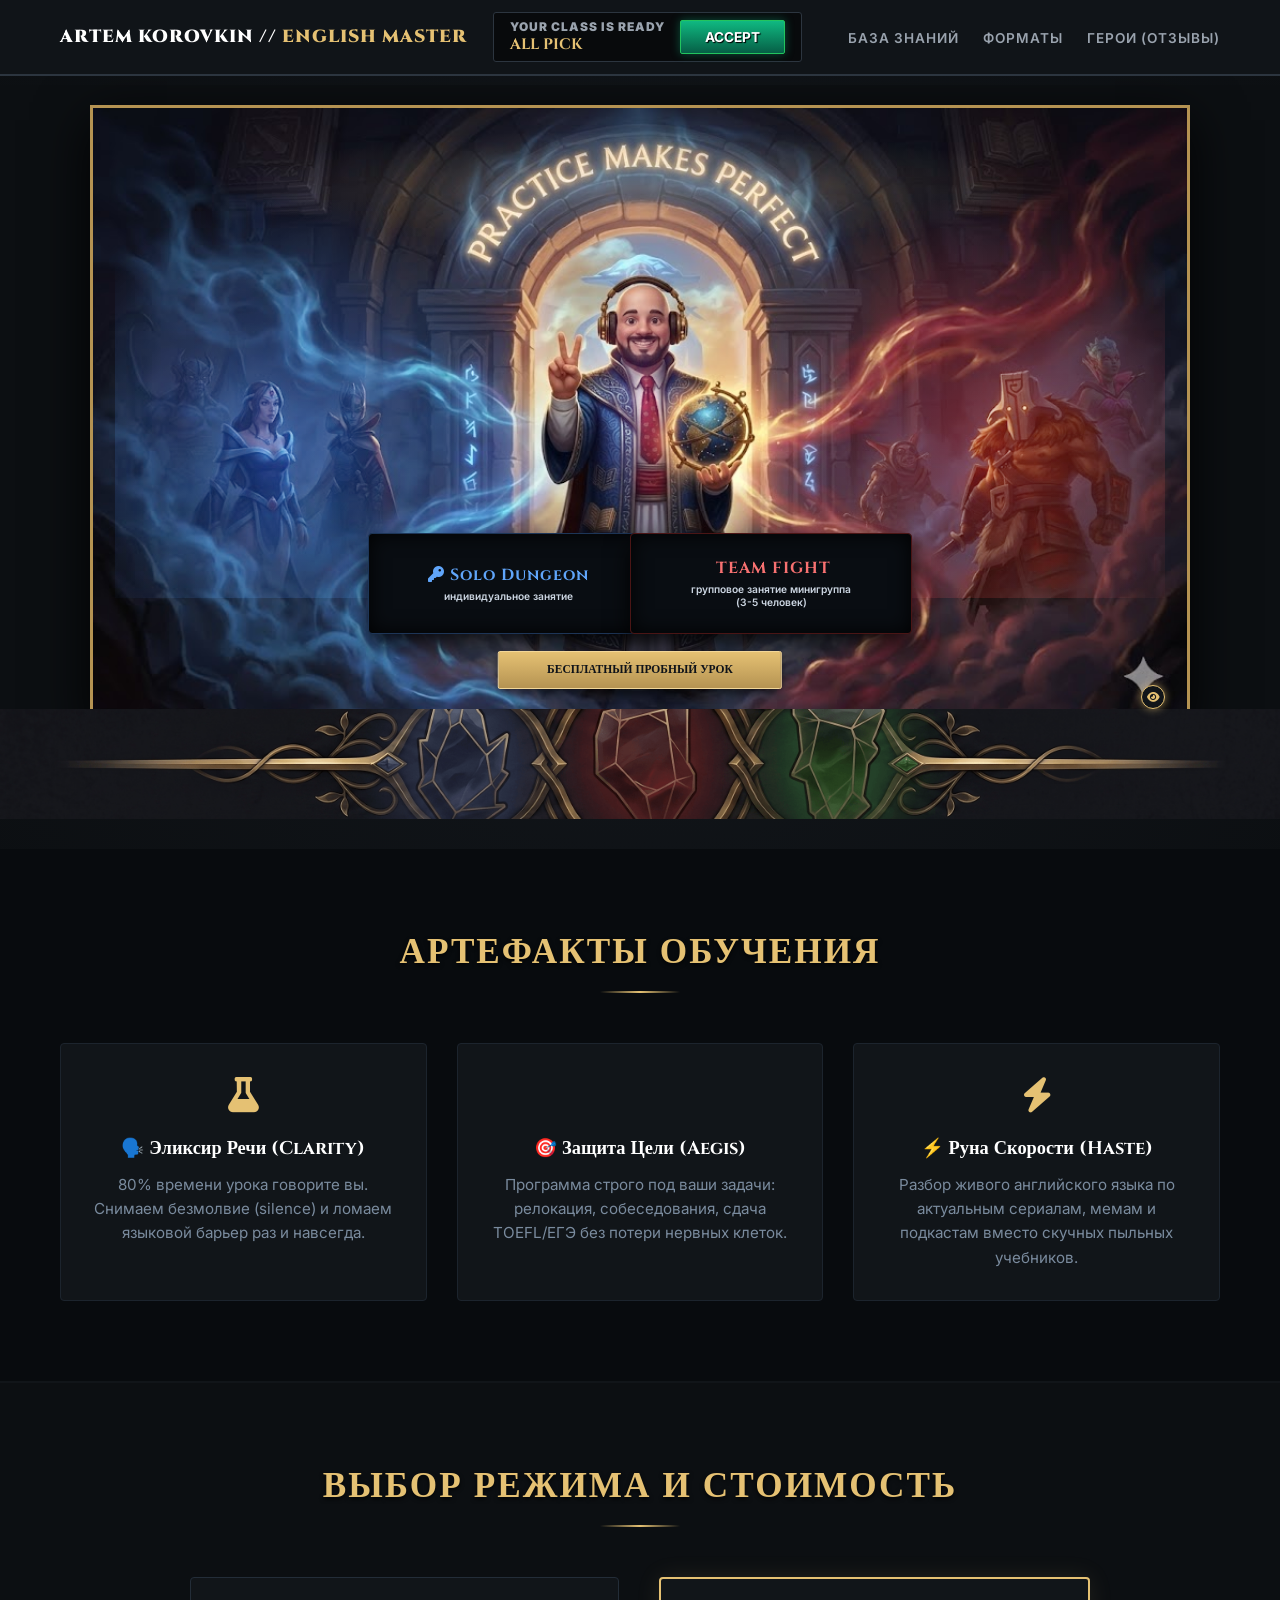
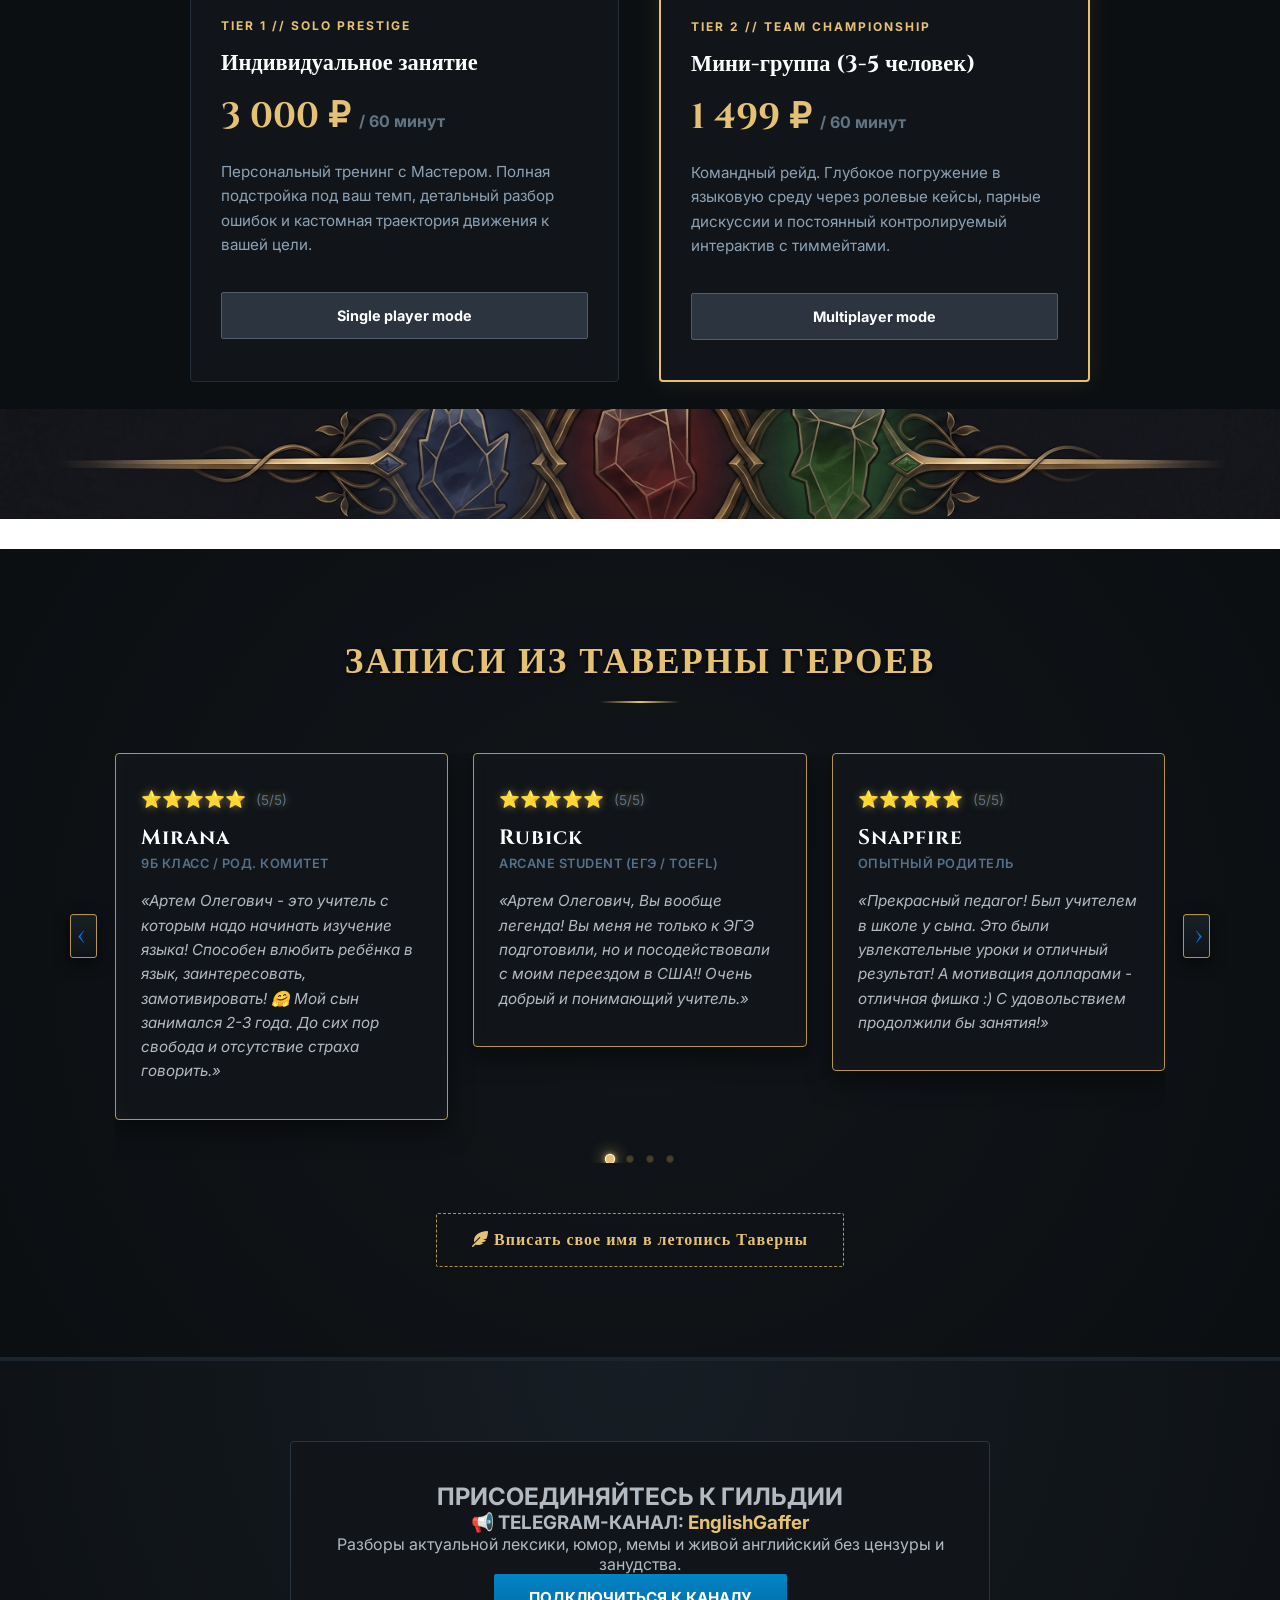
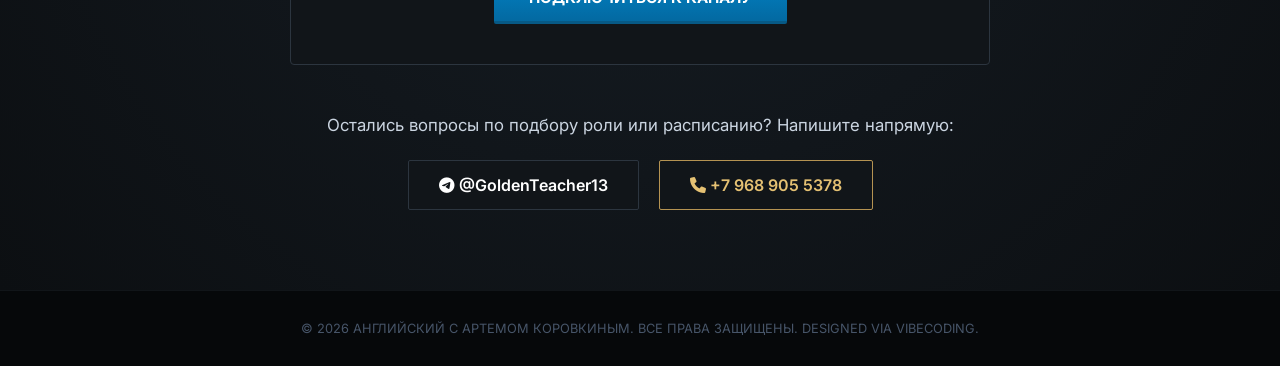
==== commit f244f534: "Update index.html" ====
--- a/index.html
+++ b/index.html
@@ -5,7 +5,7 @@
     <meta name="viewport" content="width=device-width, initial-scale=1.0">
     <title>The Sanctum of English | Артем Коровкин</title>
     <link href="https://fonts.googleapis.com/css2?family=Cinzel:wght@500;700;900&family=Inter:wght@400;600;700&display=swap" rel="stylesheet">
-    <link rel="stylesheet" href="style.css?v=2.0">
+    <link rel="stylesheet" href="style.css?v=3.0">
     <link rel="stylesheet" href="https://cdnjs.cloudflare.com/ajax/libs/font-awesome/6.0.0/css/all.min.css">
     <link rel="stylesheet" href="https://cdn.jsdelivr.net/npm/swiper@11/swiper-bundle.min.css" />
 </head>
@@ -240,7 +240,6 @@
 
     <script src="https://cdn.jsdelivr.net/npm/swiper@11/swiper-bundle.min.js"></script>
     <script>
-        // Инициализация карусели Доты
         const swiper = new Swiper('.reviews-swiper', {
             slidesPerView: 1,
             spaceBetween: 25,
@@ -259,7 +258,6 @@
             }
         });
 
-        // Функция плавного раскрытия формы
         function toggleReviewForm() {
             const formContainer = document.getElementById('reviewFormContainer');
             formContainer.classList.toggle('active-form-shrine');
--- a/style.css
+++ b/style.css
@@ -372,34 +372,45 @@
 }
 
 /* ==========================================================================
-   УНИКАЛЬНЫЙ РАЗДЕЛИТЕЛЬ СТЫКОВ (ПРИГЛУШЁННЫЕ РУНЫ DOTA 2 С АНИМАЦИЕЙ)
+   УНИКАЛЬНЫЙ РАЗДЕЛИТЕЛЬ СТЫКОВ (УТОНЧЁННЫЕ РУНЫ DOTA 2 С ВНУТРЕННИМ СВЕЧЕНИЕМ)
    ========================================================================== */
 .dota-divider {
-    height: 120px; 
+    /* УВЕЛИЧИЛИ ВЫСОТУ ПОЛОВИНЫ: чтобы медальон с рунами стал изящнее и утончённее */
+    height: 110px; 
     width: 100%;
-    margin-top: -60px; 
-    margin-bottom: 40px;
-    background-image: url('images/divider.png'); 
-    background-size: contain;
+    margin-top: -55px; /* Коррекция положения */
+    margin-bottom: 30px;
+    background-image: url('divider.png'); 
+    
+    /* Заставляем линию растягиваться по ширине, а высоту подстраивать автоматически */
+    background-size: 100% auto; 
     background-position: center center;
     background-repeat: no-repeat;
     position: relative;
     z-index: 5;
-    animation: dotaRunePulse 4s ease-in-out infinite alternate;
-}
-
-.dota-divider:hover {
-    filter: brightness(1.15) drop-shadow(0 0 15px rgba(229, 193, 115, 0.35)) !important;
-    transform: scale(1.01);
-    transition: all 0.4s ease;
-}
-
+    
+    /* ЗАПУСКАЕМ БЕСКОНЕЧНОЕ ТЛЕНИЕ РУН */
+    animation: dotaRunePulse 5s ease-in-out infinite alternate;
+    
+    /* УБРАЛИ БОРДЕР ДЛЯ УТОНЧЁННОСТИ */
+    border-bottom: none; 
+}
+
+/* ИСПРАВЛЕНО: Полностью убрали блок :hover, чтобы разделитель не реагировал на курсор */
+
+/* КЛЮЧЕВЫЕ КАДРЫ ДЛЯ ПРИГЛУШЁННОГО, ЦВЕТНОГО ТЛЕНИЯ РУН ИЗНУТРИ */
 @keyframes dotaRunePulse {
     0% {
-        filter: brightness(0.9) drop-shadow(0 0 5px rgba(181, 147, 82, 0.1));
+        /* В спокойном состоянии руны чуть приглушены, аура едва заметна */
+        filter: drop-shadow(0 0 4px rgba(181, 147, 82, 0.1));
     }
     100% {
-        filter: brightness(1.08) drop-shadow(0 0 20px rgba(181, 147, 82, 0.25));
+        /* На «вдохе» аура плавно расширяется, и вокруг медальона разливается теплое, составное свечение */
+        /* Мы используем тонкие drop-shadow с минимальным смещением, чтобы тень казалась сфокусированной на рунах */
+        filter: 
+            drop-shadow(-8px 0 12px rgba(96, 165, 250, 0.18))  /* ПРИГЛУШЁННЫЙ СИНИЙ (DD) */
+            drop-shadow(0 0 16px rgba(239, 68, 68, 0.25))      /* ПРИГЛУШЁННЫЙ КРАСНЫЙ (Haste) */
+            drop-shadow(8px 0 12px rgba(16, 185, 129, 0.18));  /* ПРИГЛУШЁННЫЙ ЗЕЛЁНЫЙ (Regen) */
     }
 }
 
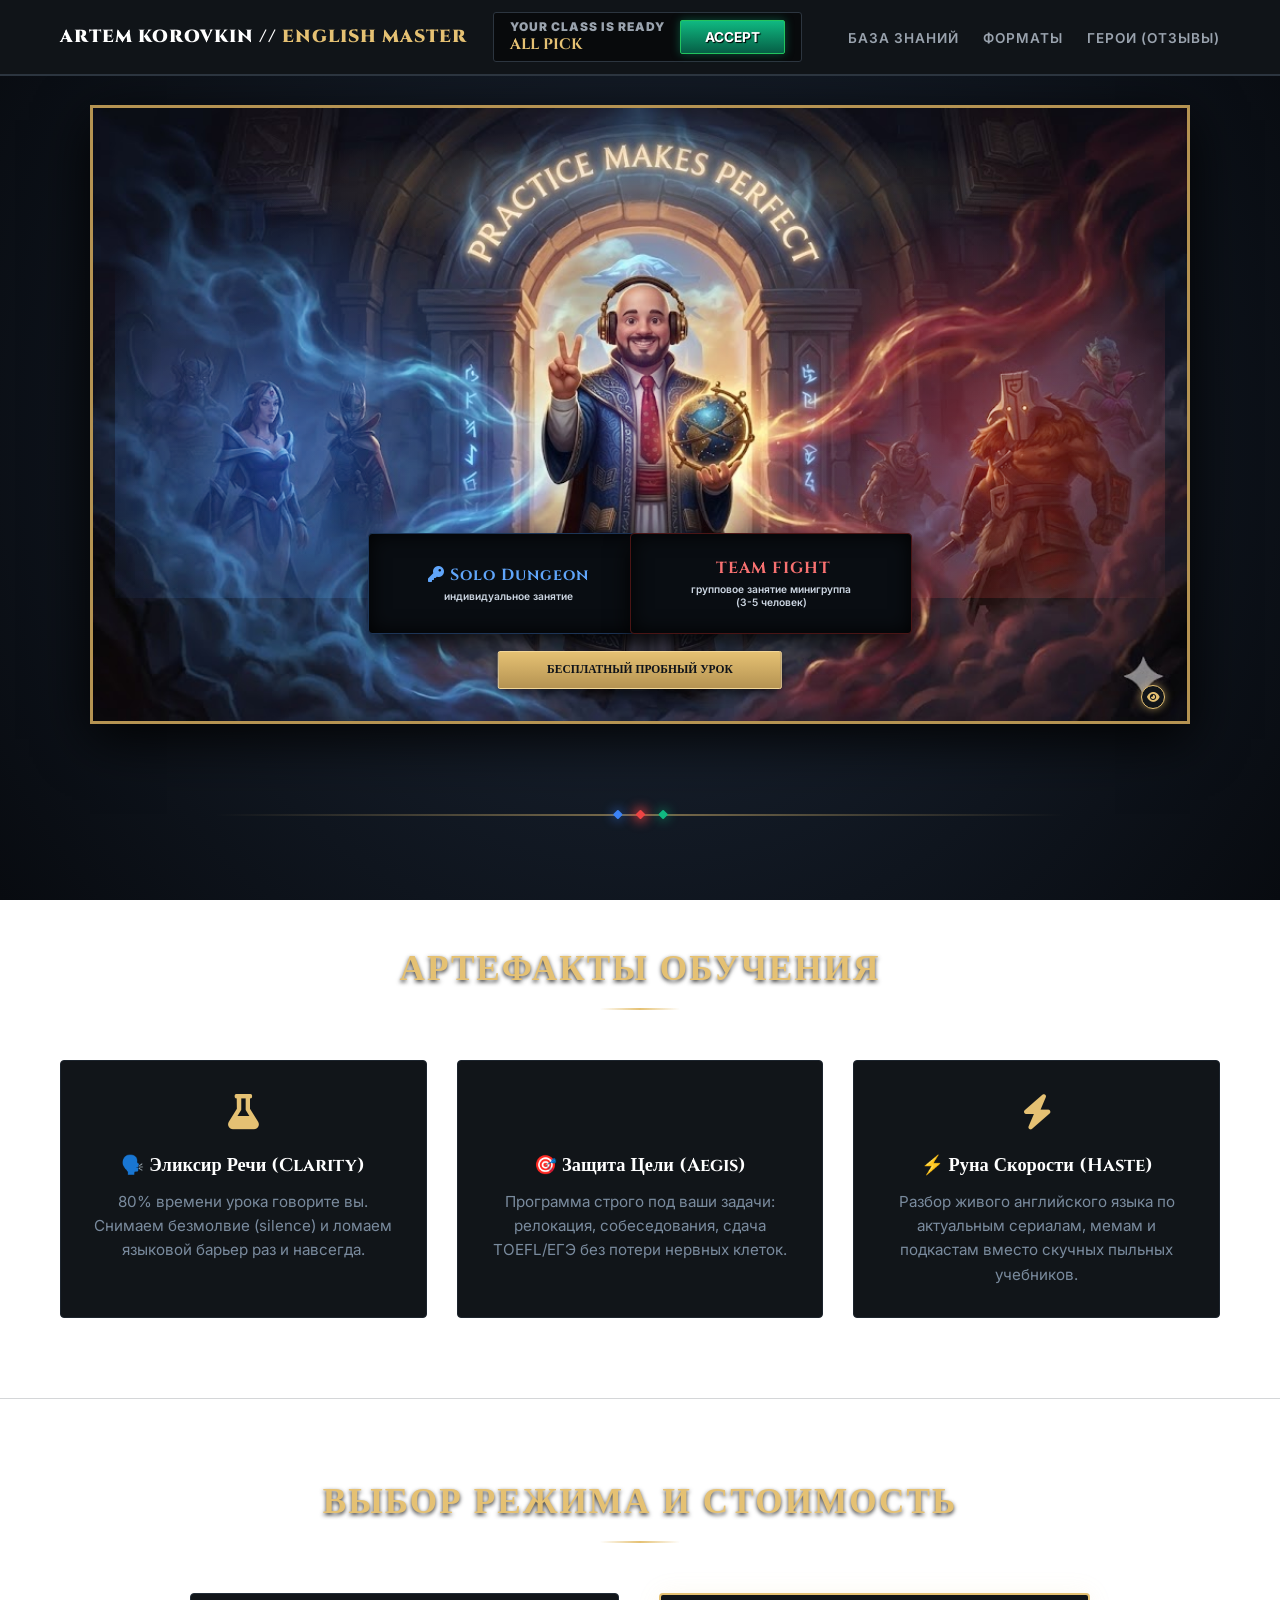
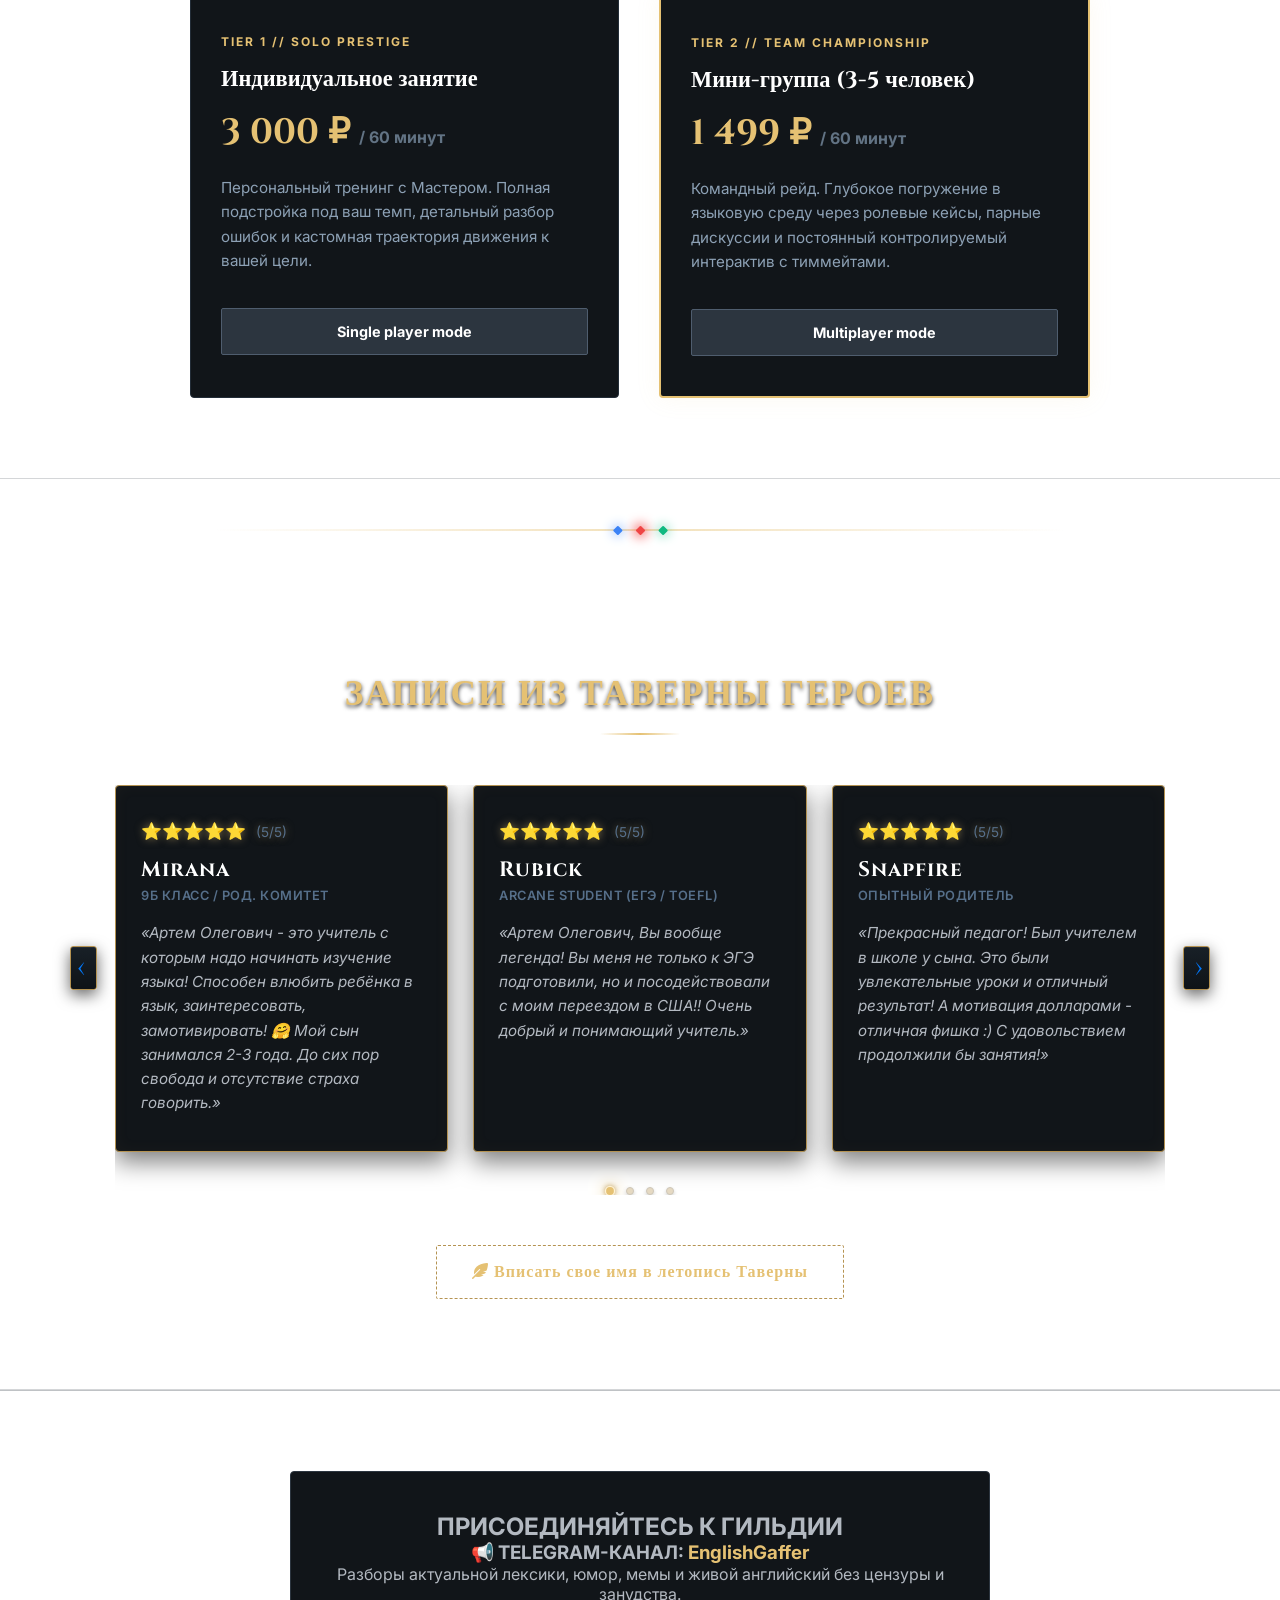
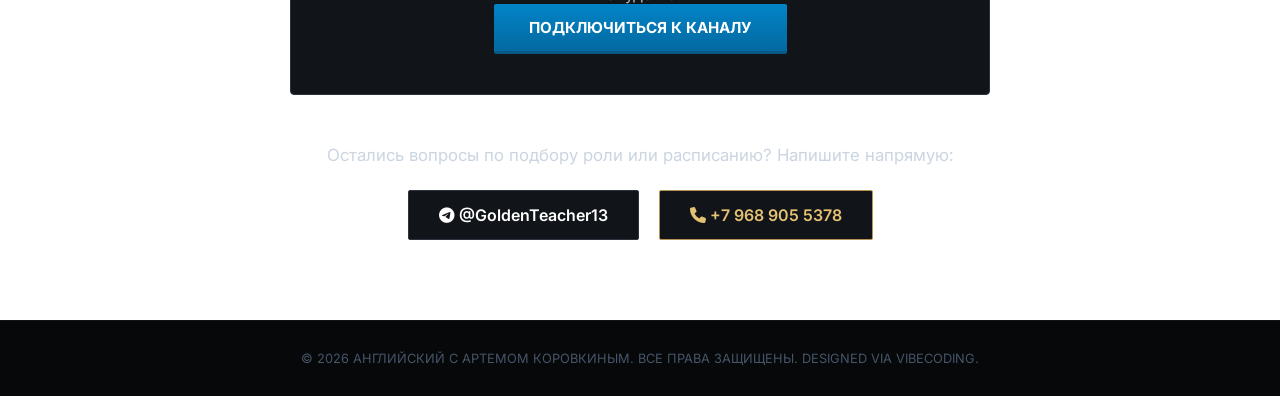
==== commit e60b5b5c: "Update index.html" ====
--- a/index.html
+++ b/index.html
@@ -263,6 +263,16 @@
             formContainer.classList.toggle('active-form-shrine');
         }
     </script>
+    <svg style="position: absolute; width: 0; height: 0; pointer-events: none;">
+        <defs>
+            <filter id="liquid-plasma-filter">
+                <feTurbulence type="fractalNoise" baseFrequency="0.02 0.04" numOctaves="3" result="noise">
+                    <animate attributeName="baseFrequency" dur="10s" values="0.02 0.04; 0.04 0.02; 0.02 0.04" repeatCount="indefinite" />
+                </feTurbulence>
+                <feDisplacementMap in="SourceGraphic" in2="noise" scale="25" xChannelSelector="R" yChannelSelector="G" />
+            </filter>
+        </defs>
+    </svg>
     
 </body>
 </html>
--- a/style.css
+++ b/style.css
@@ -11,8 +11,8 @@
 }
 
 body {
-    /* Мягкий игровой градиент: от обсидианового центра к лобби-черноте по краям */
-    background: radial-gradient(circle at center, #13171c 0%, #0c0f12 100%) fixed;
+    /* ФОН ЗАФИКСИРОВАН: Глубокий RPG-градиент, который плавно тянется за скроллом */
+    background: radial-gradient(circle at center, #1b2636 0%, #080b10 100%) fixed;
     color: #b3b9c1;
     font-family: 'Inter', sans-serif;
     overflow-x: hidden;
@@ -146,7 +146,8 @@
    3. ИГРОВОЙ ХОЛСТ И АНИМАЦИИ СЛАБОГО ПЕРЕЛИВАНИЯ (СИЯНИЕ ЖИВОЙ ПЛАЗМЫ)
    ========================================================================== */
 .hero-dota {
-    background-color: #0c0f12;
+    /* ИСПРАВЛЕНО: Сделали прозрачным, чтобы сквозь него благородно просвечивал градиент body */
+    background-color: transparent; 
     padding: 20px 0 40px 0;
 }
 
@@ -366,51 +367,52 @@
     animation: wardGlow 2s ease-in-out infinite;
 }
 
-@keyframes wardGlow {
-    0%, 100% { box-shadow: 0 0 4px rgba(229, 193, 115, 0.4); opacity: 0.8; }
-    50% { box-shadow: 0 0 12px rgba(229, 193, 115, 0.9); opacity: 1; }
-}
-
 /* ==========================================================================
-   УНИКАЛЬНЫЙ РАЗДЕЛИТЕЛЬ СТЫКОВ (УТОНЧЁННЫЕ РУНЫ DOTA 2 С ВНУТРЕННИМ СВЕЧЕНИЕМ)
+   УНИКАЛЬНЫЙ РАЗДЕЛИТЕЛЬ (PURE CSS / FANTASY-TECH STYLE — БЕЗ КАРТИНОК)
    ========================================================================== */
 .dota-divider {
-    /* УВЕЛИЧИЛИ ВЫСОТУ ПОЛОВИНЫ: чтобы медальон с рунами стал изящнее и утончённее */
-    height: 110px; 
+    height: 2px;
     width: 100%;
-    margin-top: -55px; /* Коррекция положения */
-    margin-bottom: 30px;
-    background-image: url('divider.png'); 
+    max-width: 850px; 
+    margin: 50px auto; 
+    position: relative;
+    /* ИСПРАВЛЕНО: Тонкая лазерная нить, плавно затухающая к краям, как на boot.dev */
+    background: linear-gradient(90deg, transparent, rgba(229, 193, 115, 0.5) 50%, transparent);
+    display: flex;
+    justify-content: center;
+    align-items: center;
+    border: none !important;
+}
+
+/* Создаем центральное светящееся энерго-ядро (Вместо PNG-картинки) */
+.dota-divider::after {
+    content: '';
+    position: absolute;
+    width: 7px;
+    height: 7px;
+    background: #ef4444; /* Центральный рубиновый кристалл */
+    transform: rotate(45deg); /* Поворот в форму ромбического кристалла */
+    border-radius: 1px;
     
-    /* Заставляем линию растягиваться по ширине, а высоту подстраивать автоматически */
-    background-size: 100% auto; 
-    background-position: center center;
-    background-repeat: no-repeat;
-    position: relative;
-    z-index: 5;
-    
-    /* ЗАПУСКАЕМ БЕСКОНЕЧНОЕ ТЛЕНИЕ РУН */
-    animation: dotaRunePulse 5s ease-in-out infinite alternate;
-    
-    /* УБРАЛИ БОРДЕР ДЛЯ УТОНЧЁННОСТИ */
-    border-bottom: none; 
-}
-
-/* ИСПРАВЛЕНО: Полностью убрали блок :hover, чтобы разделитель не реагировал на курсор */
-
-/* КЛЮЧЕВЫЕ КАДРЫ ДЛЯ ПРИГЛУШЁННОГО, ЦВЕТНОГО ТЛЕНИЯ РУН ИЗНУТРИ */
-@keyframes dotaRunePulse {
+    /* ИСПРАВЛЕНО: Магия 3D-смещения по осям повернутого пространства. Клонируем ноды в синий и зеленый неон */
+    box-shadow: 
+        -16px 16px 0 0 #3b82f6,    /* Левая синяя нода */
+        -16px 16px 12px 0 #3b82f6, /* Свечение синей ноды */
+        16px -16px 0 0 #10b981,    /* Правая зеленая нода */
+        16px -16px 12px 0 #10b981, /* Свечение зеленой ноды */
+        0 0 12px 2px #ef4444;      /* Свечение красного центра */
+        
+    animation: cyberRunePulse 4s ease-in-out infinite alternate;
+}
+
+@keyframes cyberRunePulse {
     0% {
-        /* В спокойном состоянии руны чуть приглушены, аура едва заметна */
-        filter: drop-shadow(0 0 4px rgba(181, 147, 82, 0.1));
+        opacity: 0.75;
+        transform: rotate(45deg) scale(0.95);
     }
     100% {
-        /* На «вдохе» аура плавно расширяется, и вокруг медальона разливается теплое, составное свечение */
-        /* Мы используем тонкие drop-shadow с минимальным смещением, чтобы тень казалась сфокусированной на рунах */
-        filter: 
-            drop-shadow(-8px 0 12px rgba(96, 165, 250, 0.18))  /* ПРИГЛУШЁННЫЙ СИНИЙ (DD) */
-            drop-shadow(0 0 16px rgba(239, 68, 68, 0.25))      /* ПРИГЛУШЁННЫЙ КРАСНЫЙ (Haste) */
-            drop-shadow(8px 0 12px rgba(16, 185, 129, 0.18));  /* ПРИГЛУШЁННЫЙ ЗЕЛЁНЫЙ (Regen) */
+        opacity: 1;
+        transform: rotate(45deg) scale(1.1);
     }
 }
 
@@ -418,9 +420,10 @@
    5. ИНФОРМАЦИОННЫЕ БЛОКИ САЙТА
    ========================================================================== */
 .about-dota {
-    background-color: #080b0e;
+    /* ИСПРАВЛЕНО: Убран плотный черный цвет, теперь просвечивает премиальный фон body */
+    background-color: transparent; 
     padding: 80px 0;
-    border-bottom: 2px solid #111519;
+    border-bottom: 1px solid rgba(44, 53, 63, 0.2);
 }
 
 .features-dota {
@@ -457,9 +460,10 @@
 }
 
 .shop-dota {
-    background: #0c0f12;
+    /* ИСПРАВЛЕНО: Убран перекрывающий фон */
+    background: transparent; 
     padding: 80px 0;
-    border-bottom: 2px solid #1c242d;
+    border-bottom: 1px solid rgba(44, 53, 63, 0.2);
 }
 
 .shop-grid {
@@ -533,7 +537,6 @@
     font-size: 0.9rem;
     transition: transform 0.1s ease;
 }
-.btn-buy:active, .btn-guild-tg:active, .btn-contact-link:active { transform: scale(0.97); }
 .btn-buy:hover { background-color: #2563eb; border-color: #60a5fa; }
 .team-buy:hover { background-color: #dc2626; border-color: #f87171; }
 
@@ -541,9 +544,10 @@
    6. ТАВЕРНА ОТЗЫВОВ С ИНТЕРАКТИВНЫМ СЛАЙДЕРОМ
    ========================================================================== */
 .reviews-dota {
-    background: radial-gradient(circle at center, #111519 0%, #0c0f12 100%);
+    /* ИСПРАВЛЕНО: Сделали прозрачным, чтобы не ломать обсидиановую глубину сайта */
+    background: transparent; 
     padding: 90px 0;
-    border-bottom: 2px solid #1c242d;
+    border-bottom: 1px solid rgba(44, 53, 63, 0.2);
 }
 
 .slider-shrine-container {
@@ -552,9 +556,17 @@
     margin-bottom: 50px;
 }
 
-/* ФИКС ВЫРАВНИВАНИЯ: Swiper-wrapper по канону использует Flexbox */
+/* ИСПРАВЛЕНО: Принудительно выпрямляем флекс-линию внутренней ленты Swiper */
 .reviews-swiper .swiper-wrapper {
-    display: flex;
+    display: flex !important;
+    align-items: stretch !important; 
+}
+
+/* ИСПРАВЛЕНО: Заставляем динамический контейнер слайда слушаться флекс-команд */
+.reviews-swiper .swiper-slide {
+    height: auto !important; 
+    display: flex !important;
+    flex-direction: column !important;
 }
 
 /* Стилизация золотых Immortal-карточек отзывов */
@@ -566,8 +578,9 @@
     box-shadow: 0 10px 25px rgba(0,0,0,0.5), inset 0 0 15px rgba(181, 147, 82, 0.05);
     transition: all 0.3s ease;
     
-    /* ИСПРАВЛЕНО: height: 100% заставит карточки растянуться по высоте самого длинного слайда */
-    height: 100% !important; 
+    /* ИСПРАВЛЕНО: Карточка забирает 100% высоты выровненного ряда Swiper */
+    height: 100% !important;  
+    width: 100%;
     display: flex !important;
     flex-direction: column;
 }
@@ -608,7 +621,6 @@
     letter-spacing: 0.5px;
 }
 
-/* Текст занимает всё свободное место, выравнивая нижние края плашек */
 .review-text {
     font-style: italic;
     font-size: 0.95rem;
@@ -818,9 +830,10 @@
    8. ГИЛЬДИЯ, КОНТАКТЫ И ПОДВАЛ
    ========================================================================== */
 .guild-dota {
-    background: radial-gradient(circle at top, #161d24 0%, #0c0f12 100%);
+    /* ИСПРАВЛЕНО: Убран глухой цвет */
+    background: transparent; 
     padding: 80px 0;
-    border-top: 2px solid #1c242d;
+    border-top: 1px solid rgba(44, 53, 63, 0.3);
 }
 
 .guild-box {
@@ -961,7 +974,6 @@
     .dota-arrow { display: none; } 
     .dota-fantasy-form { padding: 25px 20px; }
     
-    /* Скрываем разделители на мобилках, чтобы сэкономить место экрана */
     .dota-divider { display: none; }
 
     .header-flex {
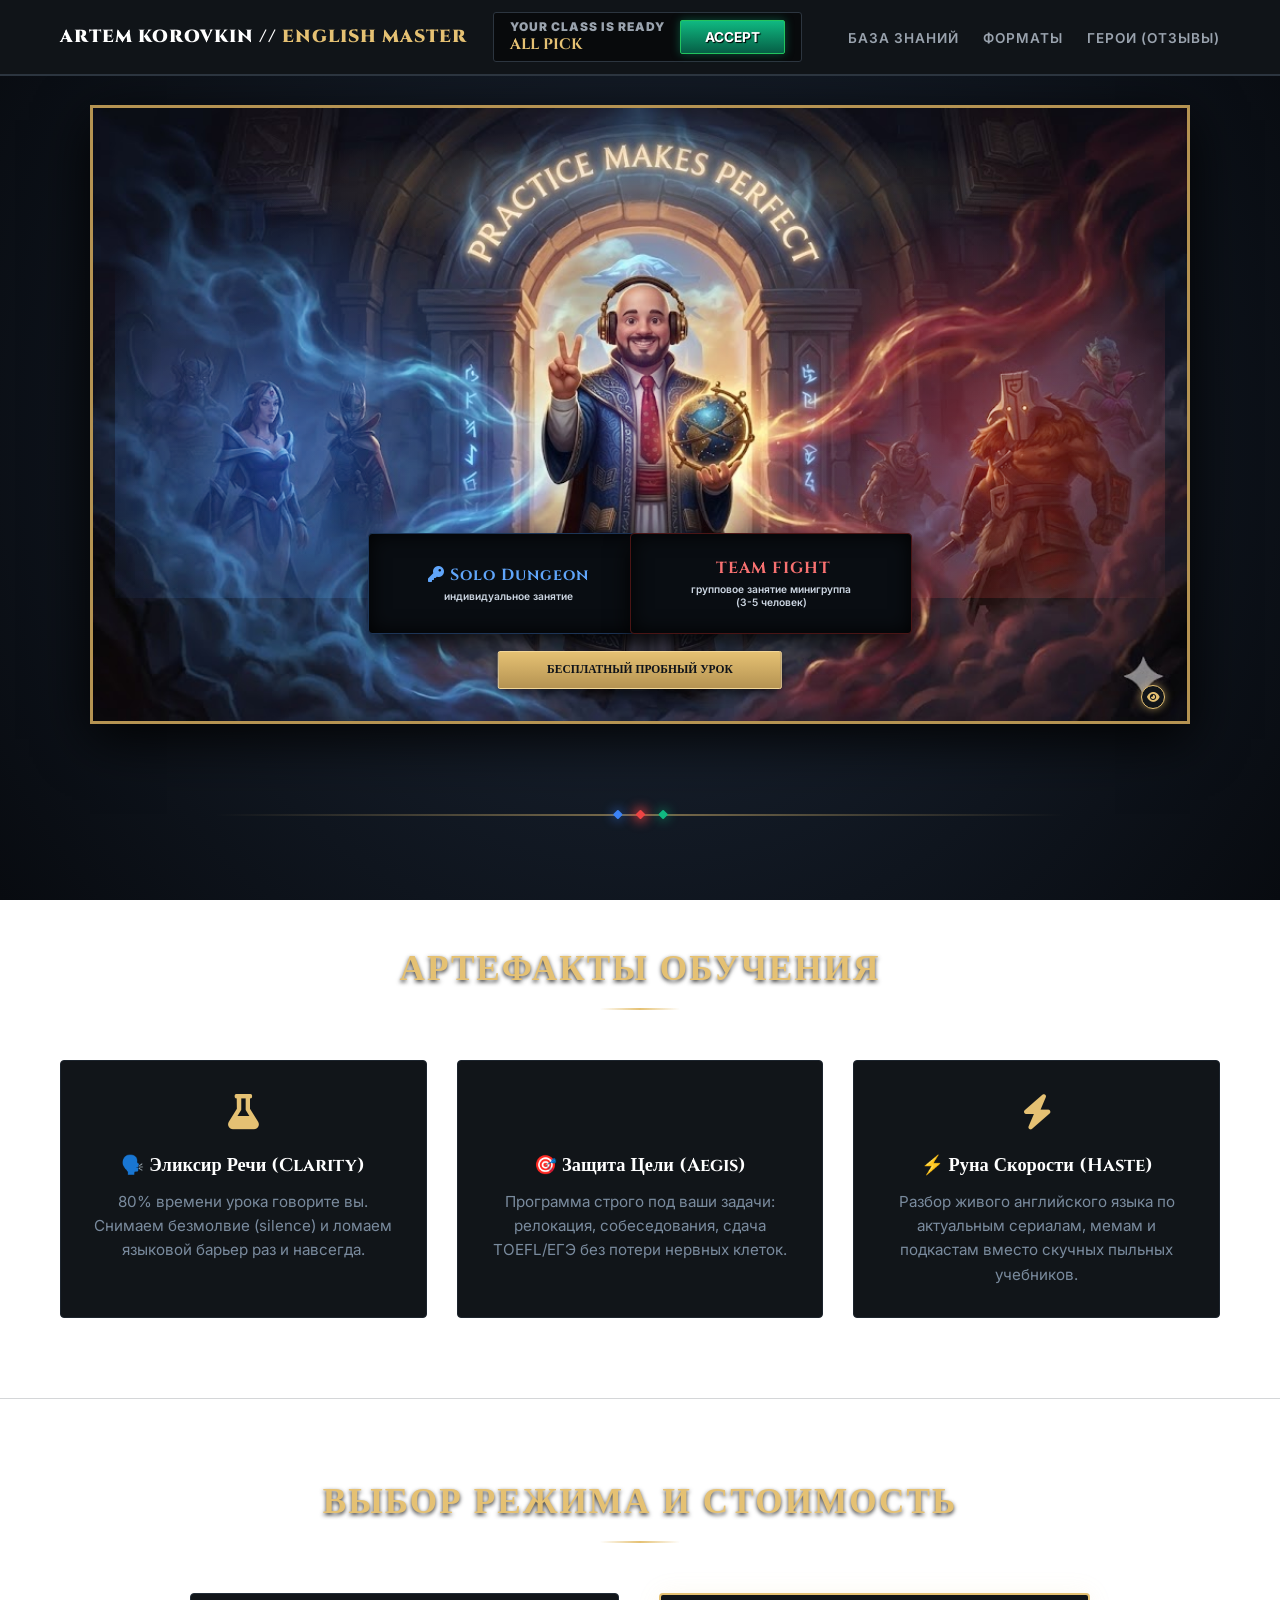
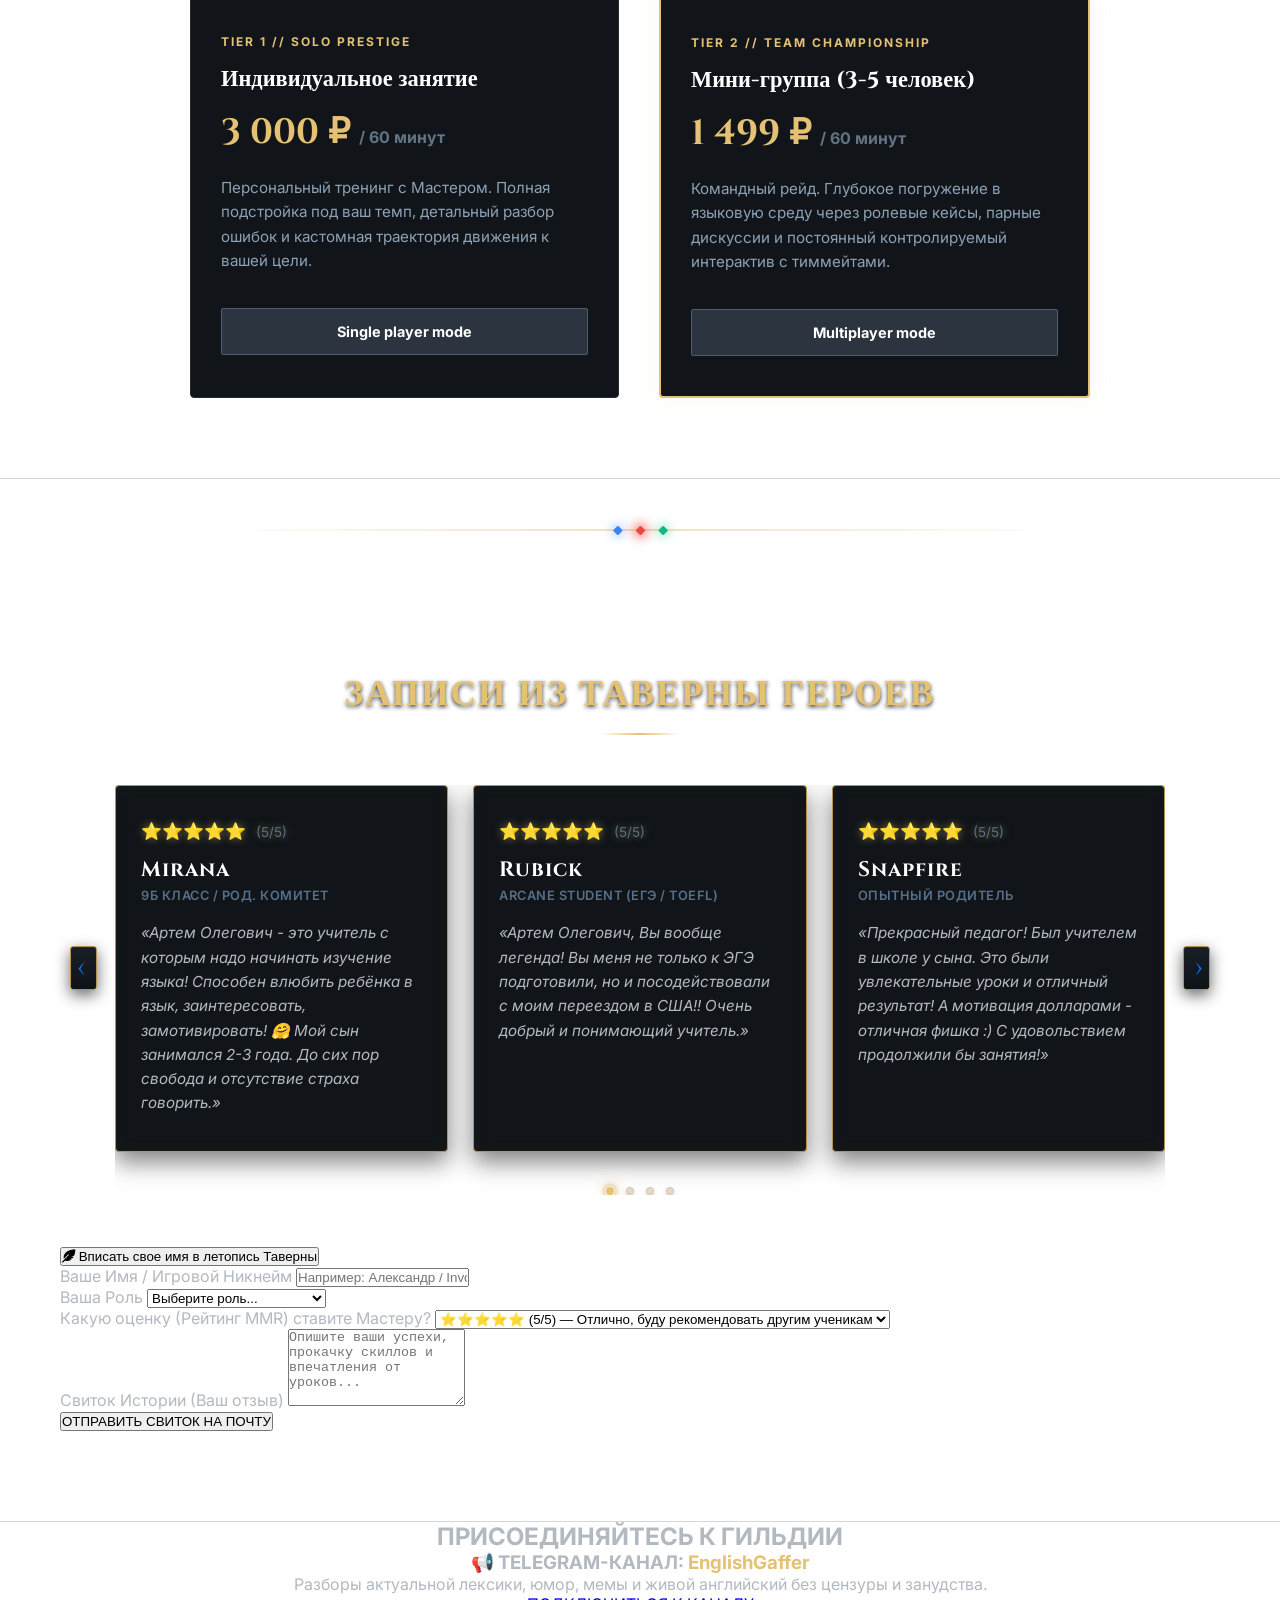
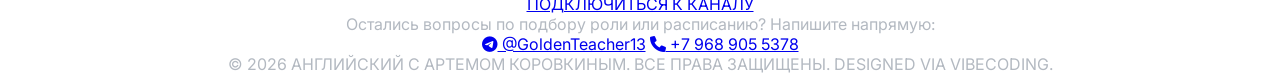
==== commit c2397c47: "Update index.html" ====
--- a/index.html
+++ b/index.html
@@ -5,7 +5,7 @@
     <meta name="viewport" content="width=device-width, initial-scale=1.0">
     <title>The Sanctum of English | Артем Коровкин</title>
     <link href="https://fonts.googleapis.com/css2?family=Cinzel:wght@500;700;900&family=Inter:wght@400;600;700&display=swap" rel="stylesheet">
-    <link rel="stylesheet" href="style.css?v=3.0">
+    <link rel="stylesheet" href="style.css?v=5.0">
     <link rel="stylesheet" href="https://cdnjs.cloudflare.com/ajax/libs/font-awesome/6.0.0/css/all.min.css">
     <link rel="stylesheet" href="https://cdn.jsdelivr.net/npm/swiper@11/swiper-bundle.min.css" />
 </head>
--- a/style.css
+++ b/style.css
@@ -143,10 +143,9 @@
 .header-nav a:hover { color: #e5c173; }
 
 /* ==========================================================================
-   3. ИГРОВОЙ ХОЛСТ И АНИМАЦИИ СЛАБОГО ПЕРЕЛИВАНИЯ (СИЯНИЕ ЖИВОЙ ПЛАЗМЫ)
+   3. ИГРОВОЙ ХОЛСТ И АТМОСФЕРНЫЕ ЭФФЕКТЫ (ИСПРАВЛЕНО: КОММЕНТАРИЙ ВОССТАНОВЛЕН)
    ========================================================================== */
 .hero-dota {
-    /* ИСПРАВЛЕНО: Сделали прозрачным, чтобы сквозь него благородно просвечивал градиент body */
     background-color: transparent; 
     padding: 20px 0 40px 0;
 }
@@ -367,6 +366,11 @@
     animation: wardGlow 2s ease-in-out infinite;
 }
 
+@keyframes wardGlow {
+    0%, 100% { box-shadow: 0 0 4px rgba(229, 193, 115, 0.4); opacity: 0.8; }
+    50% { box-shadow: 0 0 12px rgba(229, 193, 115, 0.9); opacity: 1; }
+}
+
 /* ==========================================================================
    УНИКАЛЬНЫЙ РАЗДЕЛИТЕЛЬ (PURE CSS / FANTASY-TECH STYLE — БЕЗ КАРТИНОК)
    ========================================================================== */
@@ -376,7 +380,6 @@
     max-width: 850px; 
     margin: 50px auto; 
     position: relative;
-    /* ИСПРАВЛЕНО: Тонкая лазерная нить, плавно затухающая к краям, как на boot.dev */
     background: linear-gradient(90deg, transparent, rgba(229, 193, 115, 0.5) 50%, transparent);
     display: flex;
     justify-content: center;
@@ -384,43 +387,32 @@
     border: none !important;
 }
 
-/* Создаем центральное светящееся энерго-ядро (Вместо PNG-картинки) */
 .dota-divider::after {
     content: '';
     position: absolute;
     width: 7px;
     height: 7px;
-    background: #ef4444; /* Центральный рубиновый кристалл */
-    transform: rotate(45deg); /* Поворот в форму ромбического кристалла */
+    background: #ef4444; 
+    transform: rotate(45deg); 
     border-radius: 1px;
-    
-    /* ИСПРАВЛЕНО: Магия 3D-смещения по осям повернутого пространства. Клонируем ноды в синий и зеленый неон */
     box-shadow: 
-        -16px 16px 0 0 #3b82f6,    /* Левая синяя нода */
-        -16px 16px 12px 0 #3b82f6, /* Свечение синей ноды */
-        16px -16px 0 0 #10b981,    /* Правая зеленая нода */
-        16px -16px 12px 0 #10b981, /* Свечение зеленой ноды */
-        0 0 12px 2px #ef4444;      /* Свечение красного центра */
-        
+        -16px 16px 0 0 #3b82f6,    
+        -16px 16px 12px 0 #3b82f6, 
+        16px -16px 0 0 #10b981,    
+        16px -16px 12px 0 #10b981, 
+        0 0 12px 2px #ef4444;      
     animation: cyberRunePulse 4s ease-in-out infinite alternate;
 }
 
 @keyframes cyberRunePulse {
-    0% {
-        opacity: 0.75;
-        transform: rotate(45deg) scale(0.95);
-    }
-    100% {
-        opacity: 1;
-        transform: rotate(45deg) scale(1.1);
-    }
+    0% { opacity: 0.75; transform: rotate(45deg) scale(0.95); }
+    100% { opacity: 1; transform: rotate(45deg) scale(1.1); }
 }
 
 /* ==========================================================================
    5. ИНФОРМАЦИОННЫЕ БЛОКИ САЙТА
    ========================================================================== */
 .about-dota {
-    /* ИСПРАВЛЕНО: Убран плотный черный цвет, теперь просвечивает премиальный фон body */
     background-color: transparent; 
     padding: 80px 0;
     border-bottom: 1px solid rgba(44, 53, 63, 0.2);
@@ -460,7 +452,6 @@
 }
 
 .shop-dota {
-    /* ИСПРАВЛЕНО: Убран перекрывающий фон */
     background: transparent; 
     padding: 80px 0;
     border-bottom: 1px solid rgba(44, 53, 63, 0.2);
@@ -544,7 +535,6 @@
    6. ТАВЕРНА ОТЗЫВОВ С ИНТЕРАКТИВНЫМ СЛАЙДЕРОМ
    ========================================================================== */
 .reviews-dota {
-    /* ИСПРАВЛЕНО: Сделали прозрачным, чтобы не ломать обсидиановую глубину сайта */
     background: transparent; 
     padding: 90px 0;
     border-bottom: 1px solid rgba(44, 53, 63, 0.2);
@@ -556,20 +546,17 @@
     margin-bottom: 50px;
 }
 
-/* ИСПРАВЛЕНО: Принудительно выпрямляем флекс-линию внутренней ленты Swiper */
 .reviews-swiper .swiper-wrapper {
     display: flex !important;
     align-items: stretch !important; 
 }
 
-/* ИСПРАВЛЕНО: Заставляем динамический контейнер слайда слушаться флекс-команд */
 .reviews-swiper .swiper-slide {
     height: auto !important; 
     display: flex !important;
     flex-direction: column !important;
 }
 
-/* Стилизация золотых Immortal-карточек отзывов */
 .hero-review-card {
     background: #111519;
     border: 1px solid #b59352; 
@@ -577,8 +564,6 @@
     border-radius: 4px;
     box-shadow: 0 10px 25px rgba(0,0,0,0.5), inset 0 0 15px rgba(181, 147, 82, 0.05);
     transition: all 0.3s ease;
-    
-    /* ИСПРАВЛЕНО: Карточка забирает 100% высоты выровненного ряда Swiper */
     height: 100% !important;  
     width: 100%;
     display: flex !important;
@@ -629,7 +614,6 @@
     flex-grow: 1; 
 }
 
-/* СТИЛИЗАЦИЯ СТРЕЛОК ПОД ИНТЕРФЕЙС DOTA 2 */
 .dota-arrow {
     position: absolute;
     top: 45%;
@@ -653,7 +637,6 @@
 }
 
 .dota-arrow:after { display: none; } 
-
 .swiper-button-prev { left: 0; padding-right: 4px; }
 .swiper-button-next { right: 0; padding-left: 4px; }
 
@@ -667,7 +650,6 @@
 
 .dota-arrow:active { transform: translateY(-50%) scale(0.95); }
 
-/* ЗОЛОТЫЕ РУНЫ ПАГИНАЦИИ */
 .dota-pagination {
     position: relative !important;
     bottom: auto !important;
@@ -705,211 +687,10 @@
 }
 
 /* ==========================================================================
-   7. ФОРМА ОТПРАВКИ ОТЗЫВА (UI/UX ИНТЕРФЕЙС ЛОББИ)
-   ========================================================================== */
-.shrine-form-wrapper {
-    max-width: 750px;
-    margin: 0 auto;
-    text-align: center;
-}
-
-.btn-toggle-form {
-    background: transparent;
-    border: 1px dashed #b59352;
-    color: #e5c173;
-    font-family: 'Cinzel', serif;
-    font-size: 1rem;
-    font-weight: bold;
-    padding: 15px 35px;
-    cursor: pointer;
-    letter-spacing: 1px;
-    border-radius: 2px;
-    transition: all 0.2s ease;
-}
-
-.btn-toggle-form:hover {
-    background: rgba(181, 147, 82, 0.08);
-    border-style: solid;
-    color: #ffffff;
-    box-shadow: 0 0 20px rgba(181, 147, 82, 0.15);
-}
-
-.review-form-container-collapsed {
-    max-height: 0;
-    overflow: hidden;
-    transition: max-height 0.4s cubic-bezier(0.4, 0, 0.2, 1);
-    text-align: left;
-}
-
-.active-form-shrine {
-    max-height: 800px;
-    margin-top: 35px;
-}
-
-.dota-fantasy-form {
-    background: #111519;
-    border: 1px solid #b59352;
-    padding: 35px;
-    border-radius: 4px;
-    box-shadow: 0 15px 40px rgba(0,0,0,0.7);
-}
-
-.form-grid-dota {
-    display: flex;
-    gap: 20px;
-}
-
-.form-group {
-    flex: 1;
-    display: flex;
-    flex-direction: column;
-    margin-bottom: 20px;
-}
-
-.form-group label {
-    font-size: 0.8rem;
-    color: #8da1b5;
-    text-transform: uppercase;
-    font-weight: 700;
-    margin-bottom: 8px;
-    letter-spacing: 0.5px;
-}
-
-.dota-fantasy-form input[type="text"],
-.dota-fantasy-form select,
-.dota-fantasy-form textarea {
-    background: #090d12;
-    border: 1px solid #2c353f;
-    color: #ffffff;
-    padding: 12px 15px;
-    border-radius: 2px;
-    font-family: 'Inter', sans-serif;
-    font-size: 0.95rem;
-    transition: all 0.2s ease;
-}
-
-.dota-fantasy-form input:focus,
-.dota-fantasy-form select:focus,
-.dota-fantasy-form textarea:focus {
-    outline: none;
-    border-color: #e5c173;
-    box-shadow: 0 0 10px rgba(229, 193, 115, 0.2);
-    background: #0d131a;
-}
-
-.gold-select {
-    color: #e5c173 !important;
-    font-weight: bold;
-}
-
-.btn-submit-form {
-    display: block;
-    width: 100%;
-    background: linear-gradient(180deg, #e5c173 0%, #b59352 100%);
-    border: 1px solid #f3d798;
-    color: #0f1319;
-    font-family: 'Cinzel', serif;
-    font-weight: 900;
-    padding: 15px 0;
-    font-size: 1rem;
-    letter-spacing: 1px;
-    cursor: pointer;
-    border-radius: 2px;
-    box-shadow: 0 4px 15px rgba(0,0,0,0.4);
-    transition: all 0.2s;
-}
-
-.btn-submit-form:hover {
-    background: linear-gradient(180deg, #f3d798 0%, #cfa85f 100%);
-    box-shadow: 0 0 15px rgba(181, 147, 82, 0.4);
-}
-
-.btn-submit-form:active { transform: scale(0.99); }
-
-/* ==========================================================================
-   8. ГИЛЬДИЯ, КОНТАКТЫ И ПОДВАЛ
-   ========================================================================== */
-.guild-dota {
-    /* ИСПРАВЛЕНО: Убран глухой цвет */
-    background: transparent; 
-    padding: 80px 0;
-    border-top: 1px solid rgba(44, 53, 63, 0.3);
-}
-
-.guild-box {
-    max-width: 700px;
-    margin: 0 auto 50px auto;
-    background-color: #111519;
-    border: 1px solid #2c353f;
-    padding: 40px;
-    border-radius: 4px;
-}
-
-.contacts-pitch {
-    margin-bottom: 25px !important;
-    color: #cbd5e1;
-    font-size: 1.05rem;
-}
-
-.contact-row-dota {
-    display: flex;
-    justify-content: center;
-    align-items: center;
-    gap: 20px;
-}
-
-.btn-contact-link {
-    display: inline-block;
-    text-decoration: none;
-    background-color: #111519;
-    border: 1px solid #2c353f;
-    color: white;
-    padding: 14px 30px;
-    font-weight: 600;
-    font-size: 1rem;
-    border-radius: 2px;
-    transition: all 0.3s;
-}
-
-.btn-contact-link:hover {
-    border-color: #e5c173;
-    color: #e5c173;
-}
-
-.phone-gold {
-    border-color: #b59352;
-    color: #e5c173;
-}
-
-.btn-guild-tg {
-    display: inline-block;
-    text-decoration: none;
-    background: linear-gradient(180deg, #0284c7 0%, #0369a1 100%);
-    color: white;
-    font-weight: bold;
-    padding: 14px 35px;
-    border-radius: 2px;
-    border-bottom: 3px solid #075985;
-    font-size: 0.95rem;
-}
-
-footer {
-    background-color: #06080a;
-    border-top: 1px solid #111519;
-    padding: 30px 0;
-    font-size: 0.8rem;
-    color: #475569;
-}
-
-/* ==========================================================================
-   АДАПТИВНОСТЬ ПОД СМАРТФОНЫ И ПЛАНШЕТЫ (ПРАВИЛЬНЫЙ UX)
+   МОБИЛЬНАЯ АДАПТИВНОСТЬ
    ========================================================================== */
 @media (max-width: 768px) {
-    .decision-grid, 
-    .features-dota, 
-    .shop-grid, 
-    .contact-row-dota, 
-    .form-grid-dota {
+    .decision-grid, .features-dota, .shop-grid, .contact-row-dota, .form-grid-dota {
         flex-direction: column;
         grid-template-columns: 1fr;
         gap: 20px;
@@ -925,6 +706,9 @@
         border: none;
         box-shadow: none;
     }
+    
+    /* Отключаем тяжелые жидкие маски на смартфонах для экономии батареи */
+    .dota-shrine-canvas::after { display: none !important; }
 
     .canvas-base-img {
         aspect-ratio: 16 / 9;
@@ -933,17 +717,13 @@
         margin-bottom: 15px;
     }
 
-    .ambient-smoke, .central-energy-rift, .arch-glow-pulse {
-        display: none;
-    }
+    .ambient-smoke, .central-energy-rift, .arch-glow-pulse { display: none; }
 
     .interactive-overlay-btn {
         position: relative; 
         width: 100%;
         height: 65px; 
-        left: auto !important;
-        right: auto !important;
-        bottom: auto !important;
+        left: auto !important; right: auto !important; bottom: auto !important;
         margin-bottom: 15px;
         padding: 15px;
         box-shadow: 0 4px 15px rgba(0,0,0,0.4);
@@ -953,39 +733,17 @@
         position: relative;
         width: 100%;
         height: 55px;
-        left: auto !important;
-        transform: none !important; 
-        bottom: auto !important;
+        left: auto !important; transform: none !important; bottom: auto !important;
         margin-top: 5px;
         font-size: 1rem !important;
     }
 
-    .overlay-main-title {
-        font-size: 1.2rem !important;
-        margin-bottom: 2px;
-    }
-
-    .overlay-sub-title {
-        font-size: 0.8rem !important;
-        line-height: 1.2;
-    }
-
+    .overlay-main-title { font-size: 1.2rem !important; margin-bottom: 2px; }
+    .overlay-sub-title { font-size: 0.8rem !important; line-height: 1.2; }
     .slider-shrine-container { padding: 0; }
     .dota-arrow { display: none; } 
-    .dota-fantasy-form { padding: 25px 20px; }
-    
     .dota-divider { display: none; }
-
-    .header-flex {
-        flex-direction: column;
-        gap: 12px;
-        text-align: center;
-    }
-    
+    .header-flex { flex-direction: column; gap: 12px; text-align: center; }
     .header-nav { display: none; }
-    
-    .match-ready-container {
-        width: 100%;
-        justify-content: center;
-    }
-}
+    .match-ready-container { width: 100%; justify-content: center; }
+}
